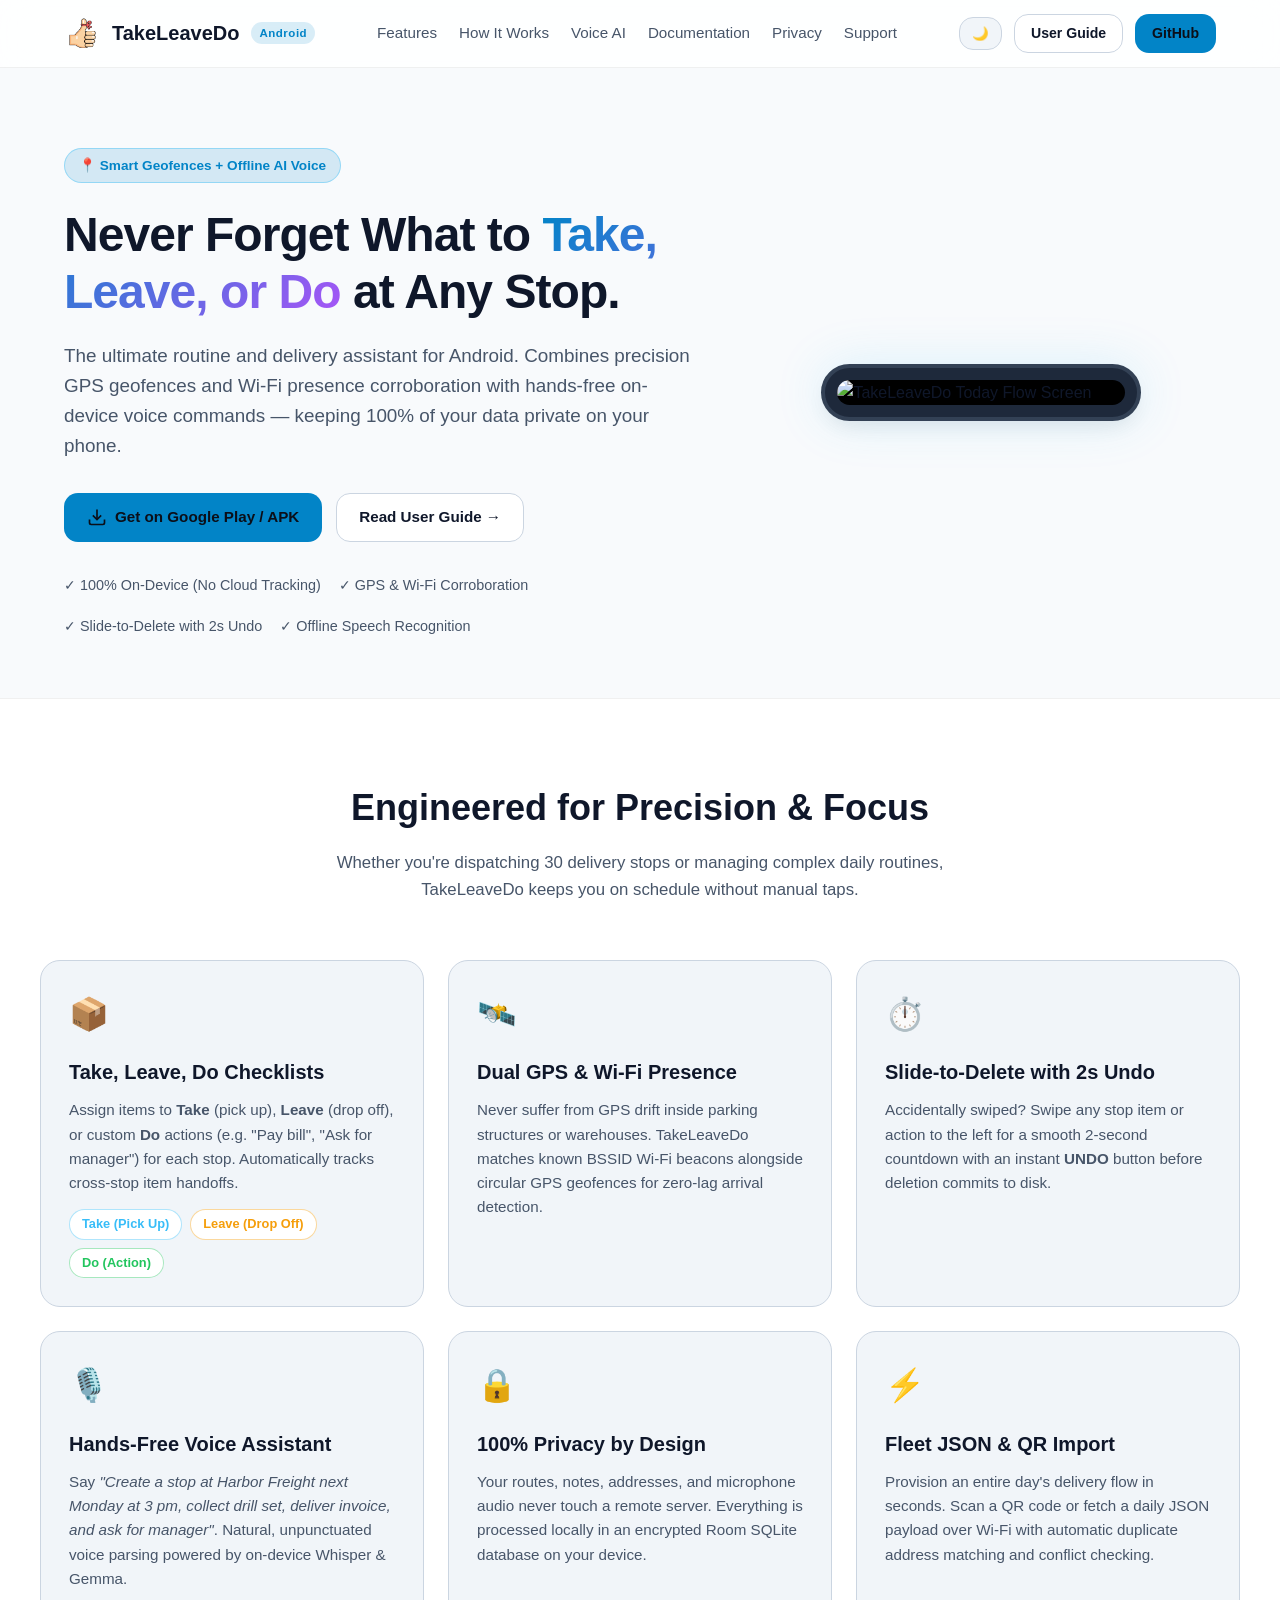
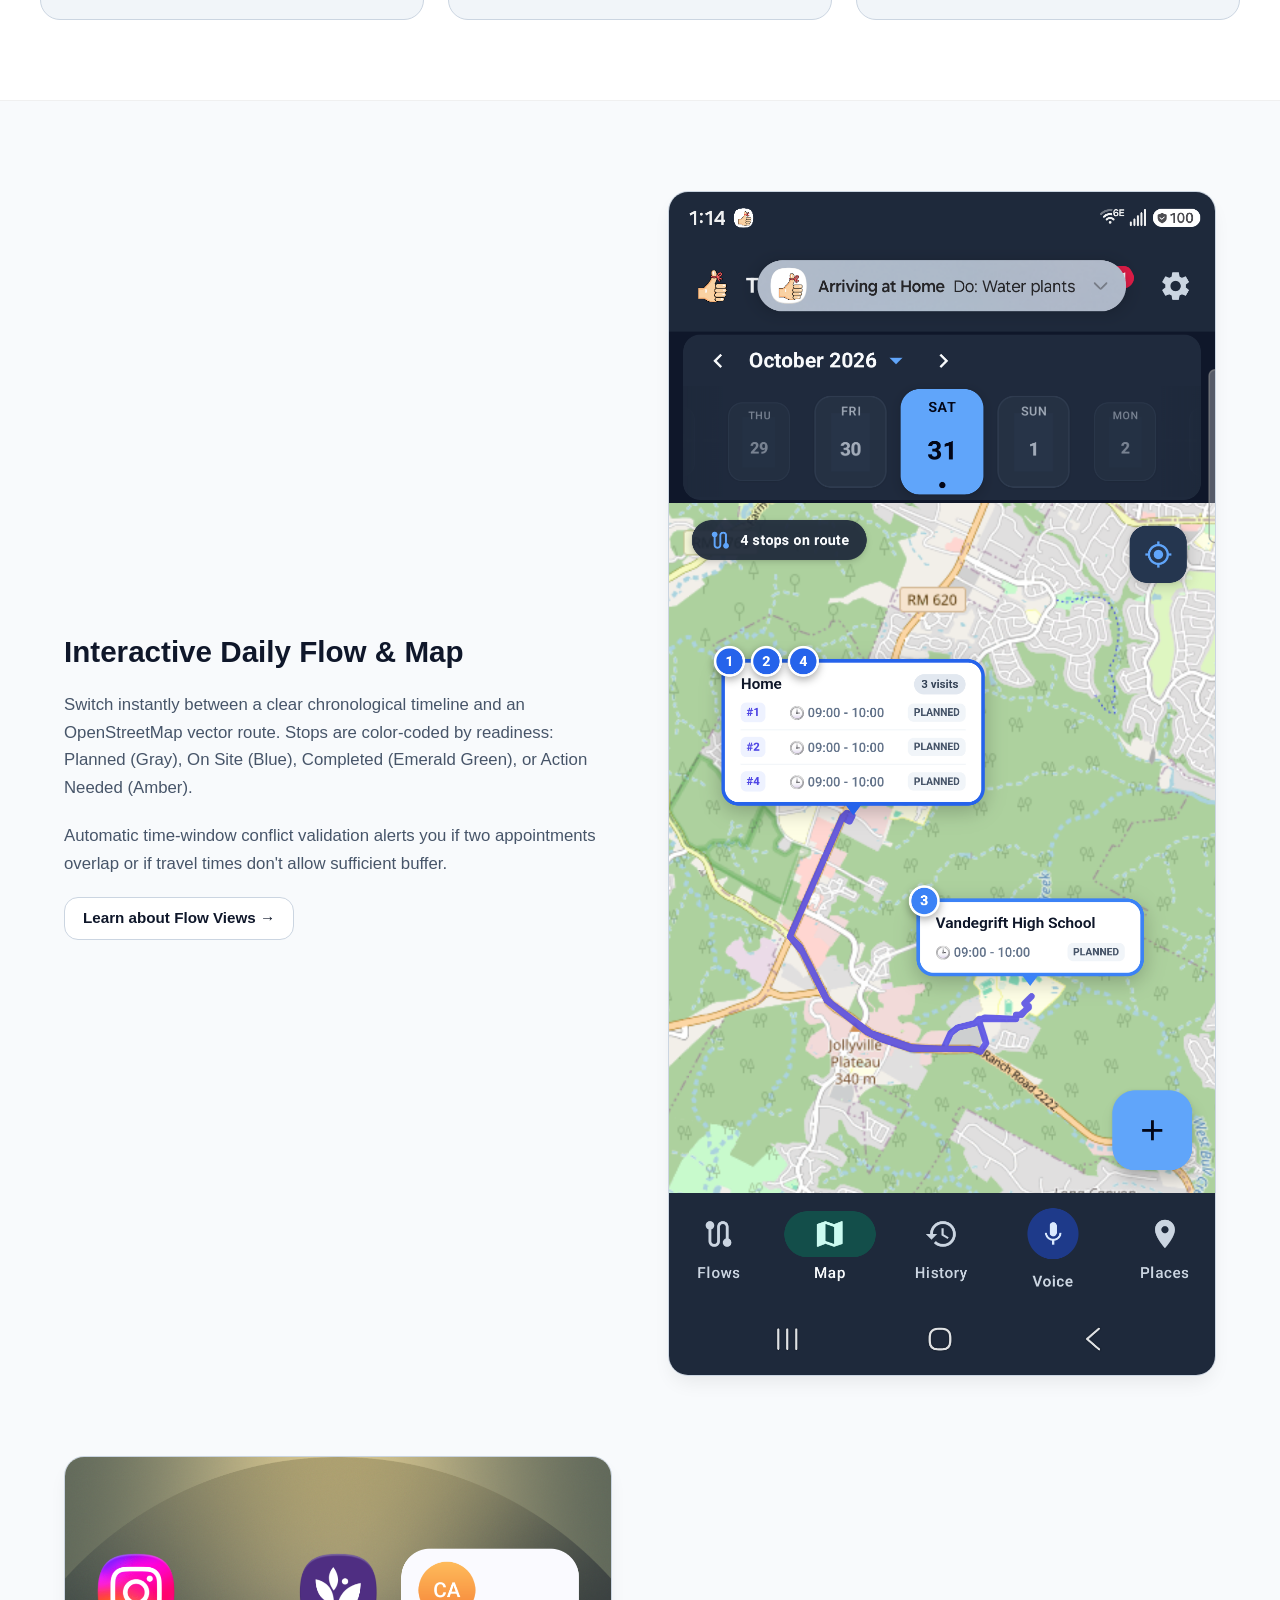
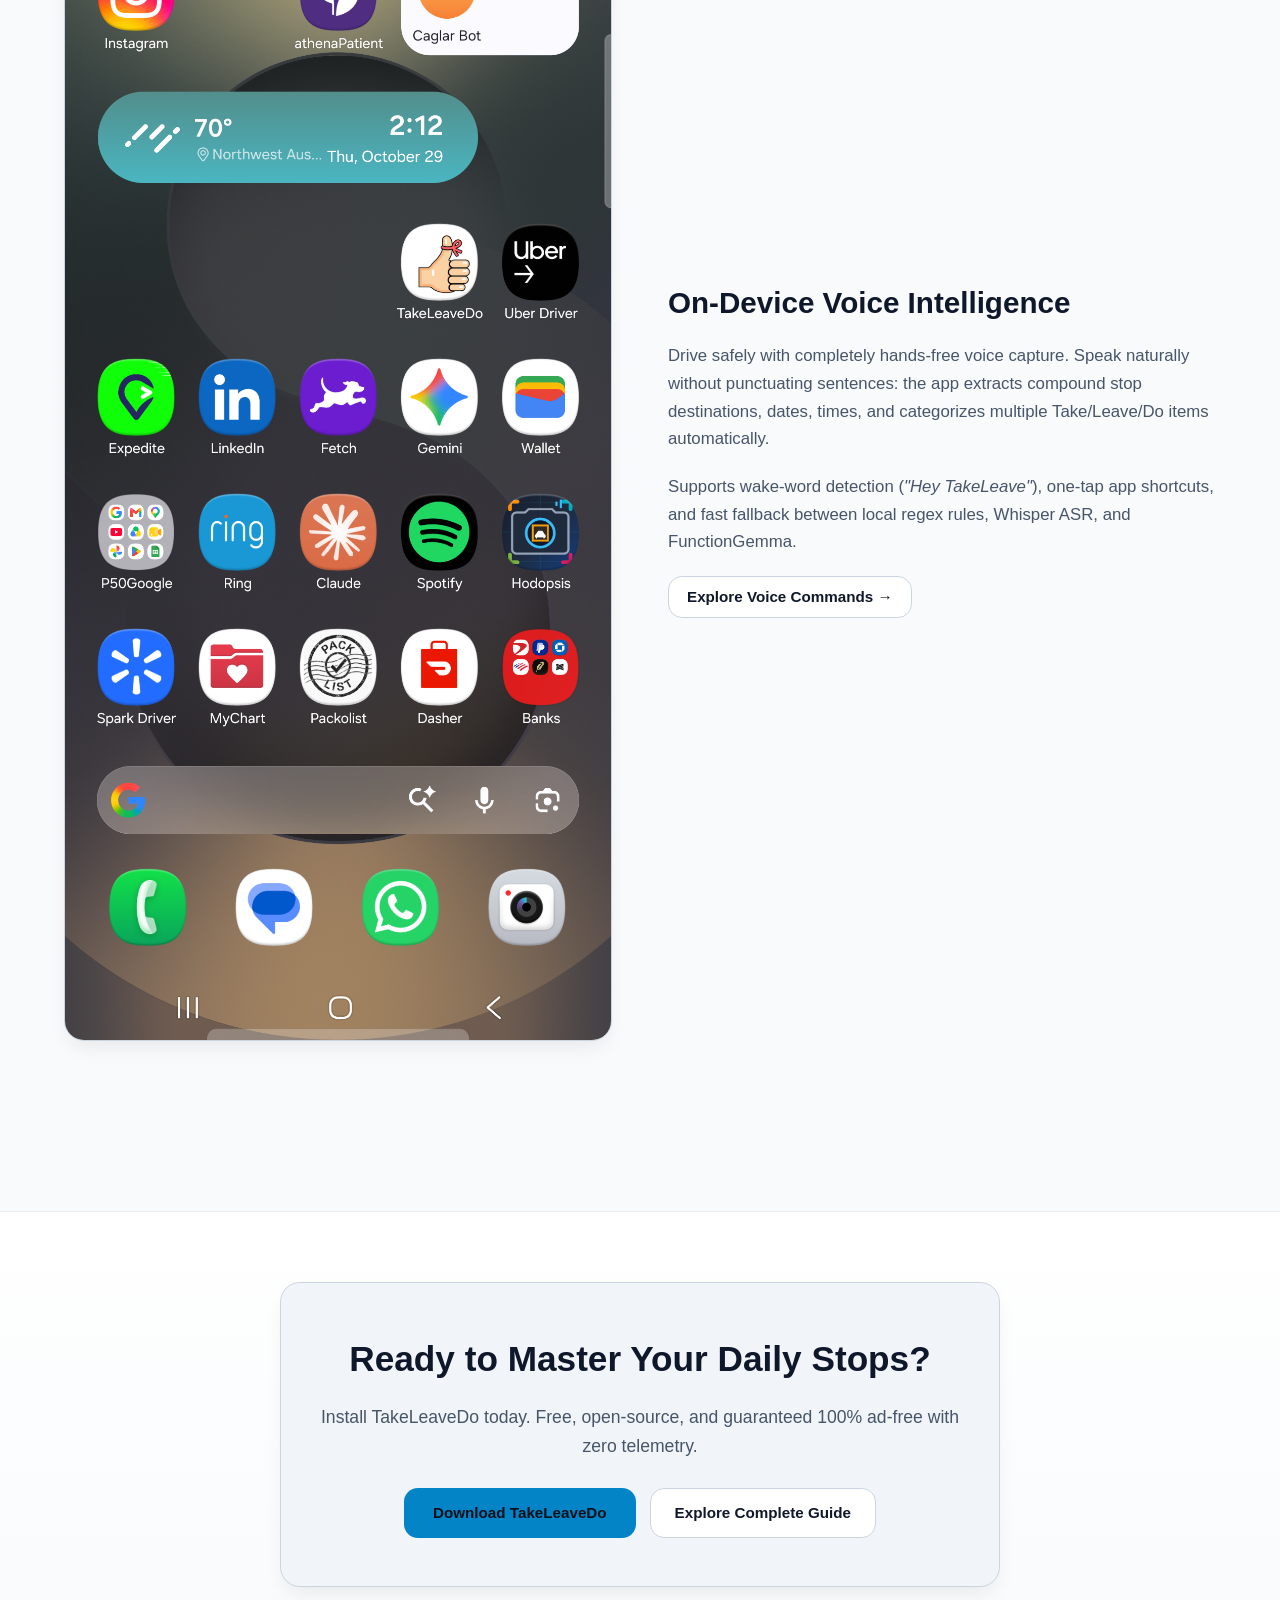
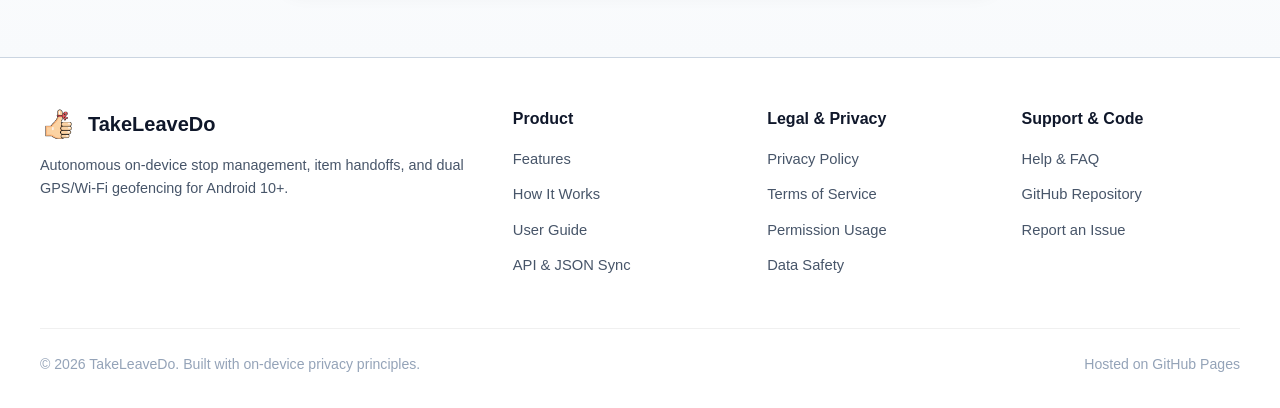
==== index.html @ e9e909c5 "Initial release of TakeLeaveDo GitHub Pages website, documentation, and privacy policy" ====
<!DOCTYPE html>
<html lang="en" data-theme="dark">
<head>
  <meta charset="UTF-8" />
  <meta name="viewport" content="width=device-width, initial-scale=1.0" />
  <title>TakeLeaveDo — Smart Location-Aware Stop & Routine Assistant</title>
  <meta name="description" content="Never forget what to take, leave, or do at any stop. Built for couriers, field workers, and daily commuters with on-device AI voice and geofence reminders." />
  <link rel="icon" type="image/png" href="assets/img/app_logo.png" />
  <link rel="stylesheet" href="assets/css/style.css" />
</head>
<body>

  <!-- Site Navigation -->
  <header class="site-header">
    <div class="nav-container">
      <a href="index.html" class="brand">
        <img src="assets/img/app_logo.png" alt="TakeLeaveDo Logo" />
        <span>TakeLeaveDo</span>
        <span class="tag">Android</span>
      </a>
      <nav class="main-nav">
        <a href="#features">Features</a>
        <a href="#how-it-works">How It Works</a>
        <a href="#voice">Voice AI</a>
        <a href="docs.html">Documentation</a>
        <a href="privacy.html">Privacy</a>
        <a href="support.html">Support</a>
      </nav>
      <div class="nav-actions">
        <button id="theme-toggle" class="btn-icon" aria-label="Toggle Theme">☀️</button>
        <a href="docs.html" class="btn btn-outline" style="padding: 7px 16px; font-size: 0.88rem;">User Guide</a>
        <a href="https://github.com/caglarorhan/takeleavedo-page" target="_blank" rel="noopener" class="btn btn-primary" style="padding: 7px 16px; font-size: 0.88rem;">GitHub</a>
      </div>
    </div>
  </header>

  <!-- Hero Section -->
  <section class="hero">
    <div class="hero-content">
      <div class="hero-badge">
        <span>📍 Smart Geofences + Offline AI Voice</span>
      </div>
      <h1>Never Forget What to <span class="gradient-text">Take, Leave, or Do</span> at Any Stop.</h1>
      <p class="lead">
        The ultimate routine and delivery assistant for Android. Combines precision GPS geofences and Wi-Fi presence corroboration with hands-free on-device voice commands — keeping 100% of your data private on your phone.
      </p>
      <div class="hero-buttons">
        <a href="https://github.com/caglarorhan/takeleavedo-page/releases" class="btn btn-primary">
          <svg width="20" height="20" viewBox="0 0 24 24" fill="none" stroke="currentColor" stroke-width="2"><path d="M21 15v4a2 2 0 0 1-2 2H5a2 2 0 0 1-2-2v-4"/><polyline points="7 10 12 15 17 10"/><line x1="12" y1="15" x2="12" y2="3"/></svg>
          Get on Google Play / APK
        </a>
        <a href="docs.html" class="btn btn-outline">
          Read User Guide &rarr;
        </a>
      </div>
      <ul class="hero-features-list">
        <li>✓ 100% On-Device (No Cloud Tracking)</li>
        <li>✓ GPS & Wi-Fi Corroboration</li>
        <li>✓ Slide-to-Delete with 2s Undo</li>
        <li>✓ Offline Speech Recognition</li>
      </ul>
    </div>
    <div class="hero-mockup">
      <div class="phone-frame">
        <div class="phone-screen">
          <img src="assets/img/screenshot_today.png" alt="TakeLeaveDo Today Flow Screen" />
        </div>
      </div>
    </div>
  </section>

  <!-- Feature Grid -->
  <section id="features" class="features-section">
    <div class="section-container">
      <div class="section-header">
        <h2>Engineered for Precision & Focus</h2>
        <p>Whether you're dispatching 30 delivery stops or managing complex daily routines, TakeLeaveDo keeps you on schedule without manual taps.</p>
      </div>

      <div class="features-grid">
        <div class="feature-card">
          <div class="feature-icon">📦</div>
          <h3>Take, Leave, Do Checklists</h3>
          <p>Assign items to <strong>Take</strong> (pick up), <strong>Leave</strong> (drop off), or custom <strong>Do</strong> actions (e.g. "Pay bill", "Ask for manager") for each stop. Automatically tracks cross-stop item handoffs.</p>
          <div class="pill-list">
            <span class="pill take">Take (Pick Up)</span>
            <span class="pill leave">Leave (Drop Off)</span>
            <span class="pill do">Do (Action)</span>
          </div>
        </div>

        <div class="feature-card">
          <div class="feature-icon">🛰️</div>
          <h3>Dual GPS & Wi-Fi Presence</h3>
          <p>Never suffer from GPS drift inside parking structures or warehouses. TakeLeaveDo matches known BSSID Wi-Fi beacons alongside circular GPS geofences for zero-lag arrival detection.</p>
        </div>

        <div class="feature-card">
          <div class="feature-icon">⏱️</div>
          <h3>Slide-to-Delete with 2s Undo</h3>
          <p>Accidentally swiped? Swipe any stop item or action to the left for a smooth 2-second countdown with an instant <strong>UNDO</strong> button before deletion commits to disk.</p>
        </div>

        <div class="feature-card">
          <div class="feature-icon">🎙️</div>
          <h3>Hands-Free Voice Assistant</h3>
          <p>Say <em>"Create a stop at Harbor Freight next Monday at 3 pm, collect drill set, deliver invoice, and ask for manager"</em>. Natural, unpunctuated voice parsing powered by on-device Whisper & Gemma.</p>
        </div>

        <div class="feature-card">
          <div class="feature-icon">🔒</div>
          <h3>100% Privacy by Design</h3>
          <p>Your routes, notes, addresses, and microphone audio never touch a remote server. Everything is processed locally in an encrypted Room SQLite database on your device.</p>
        </div>

        <div class="feature-card">
          <div class="feature-icon">⚡</div>
          <h3>Fleet JSON & QR Import</h3>
          <p>Provision an entire day's delivery flow in seconds. Scan a QR code or fetch a daily JSON payload over Wi-Fi with automatic duplicate address matching and conflict checking.</p>
        </div>
      </div>
    </div>
  </section>

  <!-- Showcase Deep Dives -->
  <section id="how-it-works" class="showcase-section">
    <!-- Row 1: Interactive Map & Flow -->
    <div class="showcase-row">
      <div class="showcase-text">
        <h3>Interactive Daily Flow & Map</h3>
        <p>
          Switch instantly between a clear chronological timeline and an OpenStreetMap vector route. Stops are color-coded by readiness: Planned (Gray), On Site (Blue), Completed (Emerald Green), or Action Needed (Amber).
        </p>
        <p>
          Automatic time-window conflict validation alerts you if two appointments overlap or if travel times don't allow sufficient buffer.
        </p>
        <a href="docs.html#today-flow-map" class="btn btn-outline" style="padding: 8px 18px;">Learn about Flow Views &rarr;</a>
      </div>
      <div class="showcase-image">
        <img src="assets/img/screenshot_map.png" alt="Interactive OpenStreetMap Route View" />
      </div>
    </div>

    <!-- Row 2: Voice Command Extraction -->
    <div class="showcase-row reverse" id="voice">
      <div class="showcase-text">
        <h3>On-Device Voice Intelligence</h3>
        <p>
          Drive safely with completely hands-free voice capture. Speak naturally without punctuating sentences: the app extracts compound stop destinations, dates, times, and categorizes multiple Take/Leave/Do items automatically.
        </p>
        <p>
          Supports wake-word detection (<em>"Hey TakeLeave"</em>), one-tap app shortcuts, and fast fallback between local regex rules, Whisper ASR, and FunctionGemma.
        </p>
        <a href="docs.html#voice-commands" class="btn btn-outline" style="padding: 8px 18px;">Explore Voice Commands &rarr;</a>
      </div>
      <div class="showcase-image">
        <img src="assets/img/screenshot_voice.png" alt="Voice Command Listening Sheet" />
      </div>
    </div>
  </section>

  <!-- CTA Box -->
  <section class="cta-section">
    <div class="cta-box">
      <h2>Ready to Master Your Daily Stops?</h2>
      <p>Install TakeLeaveDo today. Free, open-source, and guaranteed 100% ad-free with zero telemetry.</p>
      <div style="display: flex; gap: 14px; justify-content: center; flex-wrap: wrap;">
        <a href="https://github.com/caglarorhan/takeleavedo-page/releases" class="btn btn-primary" style="padding: 12px 28px;">
          Download TakeLeaveDo
        </a>
        <a href="docs.html" class="btn btn-outline" style="padding: 12px 24px;">
          Explore Complete Guide
        </a>
      </div>
    </div>
  </section>

  <!-- Footer -->
  <footer class="site-footer">
    <div class="footer-container">
      <div class="footer-col">
        <div class="brand" style="margin-bottom: 12px;">
          <img src="assets/img/app_logo.png" alt="Logo" />
          <span>TakeLeaveDo</span>
        </div>
        <p style="color: var(--text-muted); font-size: 0.9rem; line-height: 1.6;">
          Autonomous on-device stop management, item handoffs, and dual GPS/Wi-Fi geofencing for Android 10+.
        </p>
      </div>

      <div class="footer-col">
        <h4>Product</h4>
        <ul>
          <li><a href="#features">Features</a></li>
          <li><a href="#how-it-works">How It Works</a></li>
          <li><a href="docs.html">User Guide</a></li>
          <li><a href="docs.html#schema-web-import">API & JSON Sync</a></li>
        </ul>
      </div>

      <div class="footer-col">
        <h4>Legal & Privacy</h4>
        <ul>
          <li><a href="privacy.html">Privacy Policy</a></li>
          <li><a href="terms.html">Terms of Service</a></li>
          <li><a href="privacy.html#permissions">Permission Usage</a></li>
          <li><a href="privacy.html#data-safety">Data Safety</a></li>
        </ul>
      </div>

      <div class="footer-col">
        <h4>Support & Code</h4>
        <ul>
          <li><a href="support.html">Help & FAQ</a></li>
          <li><a href="https://github.com/caglarorhan/takeleavedo-page" target="_blank" rel="noopener">GitHub Repository</a></li>
          <li><a href="https://github.com/caglarorhan/takeleavedo-page/issues" target="_blank" rel="noopener">Report an Issue</a></li>
        </ul>
      </div>
    </div>

    <div class="footer-bottom">
      <div>&copy; 2026 TakeLeaveDo. Built with on-device privacy principles.</div>
      <div>Hosted on GitHub Pages</div>
    </div>
  </footer>

  <script src="assets/js/main.js"></script>
</body>
</html>
---- assets/css/style.css ----
/* TakeLeaveDo Official Web & Documentation Stylesheet */
:root {
  --bg-main: #0b0f19;
  --bg-surface: #111827;
  --bg-card: #1f293d;
  --bg-card-hover: #26334d;
  --bg-code: #070a12;
  --text-main: #f3f4f6;
  --text-muted: #9ca3af;
  --text-dim: #6b7280;
  --primary: #38bdf8;
  --primary-hover: #0284c7;
  --primary-glow: rgba(56, 189, 248, 0.25);
  --success: #10b981;
  --success-glow: rgba(16, 185, 129, 0.2);
  --warning: #f59e0b;
  --danger: #ef4444;
  --purple: #8b5cf6;
  --border: #374151;
  --border-light: rgba(255, 255, 255, 0.08);
  --radius-sm: 8px;
  --radius-md: 14px;
  --radius-lg: 20px;
  --radius-full: 9999px;
  --shadow: 0 10px 25px -5px rgba(0, 0, 0, 0.4), 0 8px 10px -6px rgba(0, 0, 0, 0.3);
  --max-w: 1200px;
  --transition: all 0.25s cubic-bezier(0.16, 1, 0.3, 1);
}

[data-theme="light"] {
  --bg-main: #f8fafc;
  --bg-surface: #ffffff;
  --bg-card: #f1f5f9;
  --bg-card-hover: #e2e8f0;
  --bg-code: #1e293b;
  --text-main: #0f172a;
  --text-muted: #475569;
  --text-dim: #94a3b8;
  --primary: #0284c7;
  --primary-hover: #0369a1;
  --primary-glow: rgba(2, 132, 199, 0.15);
  --border: #cbd5e1;
  --border-light: rgba(0, 0, 0, 0.06);
  --shadow: 0 10px 20px -5px rgba(0, 0, 0, 0.08);
}

* {
  box-sizing: border-box;
  margin: 0;
  padding: 0;
}

html {
  scroll-behavior: smooth;
  font-family: -apple-system, BlinkMacSystemFont, "Segoe UI", Roboto, Oxygen, Ubuntu, Cantarell, "Open Sans", sans-serif;
  background-color: var(--bg-main);
  color: var(--text-main);
  line-height: 1.6;
}

body {
  min-height: 100vh;
  display: flex;
  flex-direction: column;
}

a {
  color: var(--primary);
  text-decoration: none;
  transition: var(--transition);
}

a:hover {
  text-decoration: underline;
}

/* Header & Nav */
header.site-header {
  position: sticky;
  top: 0;
  z-index: 100;
  backdrop-filter: blur(16px);
  -webkit-backdrop-filter: blur(16px);
  background-color: rgba(11, 15, 25, 0.82);
  border-bottom: 1px solid var(--border-light);
  transition: var(--transition);
}

[data-theme="light"] header.site-header {
  background-color: rgba(255, 255, 255, 0.85);
}

.nav-container {
  max-width: var(--max-w);
  margin: 0 auto;
  display: flex;
  align-items: center;
  justify-content: space-between;
  padding: 14px 24px;
}

.brand {
  display: flex;
  align-items: center;
  gap: 12px;
  font-size: 1.25rem;
  font-weight: 700;
  color: var(--text-main);
  text-decoration: none !important;
}

.brand img {
  width: 36px;
  height: 36px;
  border-radius: var(--radius-sm);
}

.brand span.tag {
  font-size: 0.72rem;
  background: var(--primary-glow);
  color: var(--primary);
  padding: 2px 8px;
  border-radius: var(--radius-full);
  font-weight: 600;
  letter-spacing: 0.5px;
}

nav.main-nav {
  display: flex;
  align-items: center;
  gap: 22px;
}

nav.main-nav a {
  color: var(--text-muted);
  font-size: 0.95rem;
  font-weight: 500;
}

nav.main-nav a:hover, nav.main-nav a.active {
  color: var(--primary);
  text-decoration: none;
}

.nav-actions {
  display: flex;
  align-items: center;
  gap: 12px;
}

.btn-icon {
  background: var(--bg-card);
  border: 1px solid var(--border);
  color: var(--text-main);
  padding: 8px 12px;
  border-radius: var(--radius-md);
  cursor: pointer;
  display: inline-flex;
  align-items: center;
  justify-content: center;
  transition: var(--transition);
}

.btn-icon:hover {
  background: var(--bg-card-hover);
}

/* Buttons */
.btn {
  display: inline-flex;
  align-items: center;
  justify-content: center;
  gap: 8px;
  padding: 11px 22px;
  font-size: 0.95rem;
  font-weight: 600;
  border-radius: var(--radius-md);
  cursor: pointer;
  transition: var(--transition);
  text-decoration: none !important;
  border: 1px solid transparent;
}

.btn-primary {
  background-color: var(--primary);
  color: #0b0f19;
}

.btn-primary:hover {
  background-color: var(--primary-hover);
  color: #ffffff;
  transform: translateY(-2px);
  box-shadow: 0 4px 18px var(--primary-glow);
}

.btn-outline {
  background: var(--bg-surface);
  border-color: var(--border);
  color: var(--text-main);
}

.btn-outline:hover {
  background: var(--bg-card);
  border-color: var(--primary);
  color: var(--primary);
  transform: translateY(-2px);
}

/* Hero Section */
.hero {
  padding: 80px 24px 60px;
  max-width: var(--max-w);
  margin: 0 auto;
  display: grid;
  grid-template-columns: 1.15fr 0.85fr;
  align-items: center;
  gap: 48px;
}

.hero-badge {
  display: inline-flex;
  align-items: center;
  gap: 8px;
  background: var(--primary-glow);
  border: 1px solid rgba(56, 189, 248, 0.4);
  color: var(--primary);
  padding: 6px 14px;
  border-radius: var(--radius-full);
  font-size: 0.85rem;
  font-weight: 600;
  margin-bottom: 24px;
}

.hero h1 {
  font-size: 3rem;
  line-height: 1.18;
  font-weight: 800;
  margin-bottom: 20px;
  letter-spacing: -0.02em;
}

.hero h1 span.gradient-text {
  background: linear-gradient(135deg, var(--primary) 0%, #a855f7 100%);
  -webkit-background-clip: text;
  -webkit-text-fill-color: transparent;
}

.hero p.lead {
  font-size: 1.18rem;
  color: var(--text-muted);
  line-height: 1.6;
  margin-bottom: 32px;
}

.hero-buttons {
  display: flex;
  flex-wrap: wrap;
  gap: 14px;
  margin-bottom: 32px;
}

.hero-features-list {
  display: flex;
  flex-wrap: wrap;
  gap: 18px;
  list-style: none;
  font-size: 0.9rem;
  color: var(--text-muted);
}

.hero-features-list li {
  display: flex;
  align-items: center;
  gap: 6px;
}

.hero-mockup {
  position: relative;
  display: flex;
  justify-content: center;
}

.phone-frame {
  width: 320px;
  border-radius: 36px;
  padding: 12px;
  background: #1e293b;
  border: 4px solid #334155;
  box-shadow: var(--shadow), 0 0 50px rgba(56, 189, 248, 0.15);
  transition: var(--transition);
}

.phone-frame:hover {
  transform: translateY(-4px);
}

.phone-screen {
  border-radius: 28px;
  overflow: hidden;
  background: #000;
}

.phone-screen img {
  width: 100%;
  display: block;
}

/* Feature Grid */
.features-section {
  padding: 80px 24px;
  background-color: var(--bg-surface);
  border-top: 1px solid var(--border-light);
  border-bottom: 1px solid var(--border-light);
}

.section-container {
  max-width: var(--max-w);
  margin: 0 auto;
}

.section-header {
  text-align: center;
  max-width: 680px;
  margin: 0 auto 56px;
}

.section-header h2 {
  font-size: 2.25rem;
  font-weight: 700;
  margin-bottom: 14px;
}

.section-header p {
  color: var(--text-muted);
  font-size: 1.05rem;
}

.features-grid {
  display: grid;
  grid-template-columns: repeat(auto-fit, minmax(320px, 1fr));
  gap: 24px;
}

.feature-card {
  background: var(--bg-card);
  border: 1px solid var(--border);
  border-radius: var(--radius-lg);
  padding: 28px;
  transition: var(--transition);
}

.feature-card:hover {
  background: var(--bg-card-hover);
  border-color: var(--primary);
  transform: translateY(-4px);
  box-shadow: var(--shadow);
}

.feature-icon {
  font-size: 2rem;
  margin-bottom: 16px;
  display: inline-block;
}

.feature-card h3 {
  font-size: 1.25rem;
  font-weight: 600;
  margin-bottom: 10px;
}

.feature-card p {
  color: var(--text-muted);
  font-size: 0.95rem;
}

/* Deep Dive Showcase */
.showcase-section {
  padding: 90px 24px;
  max-width: var(--max-w);
  margin: 0 auto;
}

.showcase-row {
  display: grid;
  grid-template-columns: 1fr 1fr;
  align-items: center;
  gap: 56px;
  margin-bottom: 80px;
}

.showcase-row.reverse {
  direction: rtl;
}

.showcase-row.reverse .showcase-text {
  direction: ltr;
}

.showcase-text h3 {
  font-size: 1.85rem;
  font-weight: 700;
  margin-bottom: 16px;
}

.showcase-text p {
  color: var(--text-muted);
  font-size: 1.05rem;
  margin-bottom: 20px;
  line-height: 1.65;
}

.pill-list {
  display: flex;
  flex-wrap: wrap;
  gap: 8px;
  margin-top: 14px;
}

.pill {
  font-size: 0.8rem;
  font-weight: 600;
  padding: 4px 12px;
  border-radius: var(--radius-full);
  border: 1px solid var(--border);
  background: var(--bg-surface);
}

.pill.take { color: #38bdf8; border-color: rgba(56, 189, 248, 0.4); }
.pill.leave { color: #f59e0b; border-color: rgba(245, 158, 11, 0.4); }
.pill.do { color: #22c55e; border-color: rgba(34, 197, 94, 0.4); }

.showcase-image {
  border-radius: var(--radius-lg);
  overflow: hidden;
  border: 1px solid var(--border);
  box-shadow: var(--shadow);
}

.showcase-image img {
  width: 100%;
  display: block;
}

/* Call to Action */
.cta-section {
  padding: 70px 24px;
  background: linear-gradient(180deg, var(--bg-surface) 0%, var(--bg-main) 100%);
  text-align: center;
  border-top: 1px solid var(--border-light);
}

.cta-box {
  max-width: 720px;
  margin: 0 auto;
  background: var(--bg-card);
  padding: 48px 32px;
  border-radius: var(--radius-lg);
  border: 1px solid var(--border);
  box-shadow: var(--shadow);
}

.cta-box h2 {
  font-size: 2.2rem;
  font-weight: 800;
  margin-bottom: 16px;
}

.cta-box p {
  color: var(--text-muted);
  font-size: 1.1rem;
  margin-bottom: 28px;
}

/* Footer */
footer.site-footer {
  background: var(--bg-surface);
  border-top: 1px solid var(--border);
  padding: 48px 24px 32px;
  margin-top: auto;
}

.footer-container {
  max-width: var(--max-w);
  margin: 0 auto;
  display: grid;
  grid-template-columns: 2fr 1fr 1fr 1fr;
  gap: 36px;
  margin-bottom: 40px;
}

.footer-col h4 {
  font-size: 1rem;
  font-weight: 600;
  margin-bottom: 14px;
  color: var(--text-main);
}

.footer-col ul {
  list-style: none;
}

.footer-col ul li {
  margin-bottom: 10px;
}

.footer-col ul li a {
  color: var(--text-muted);
  font-size: 0.92rem;
}

.footer-col ul li a:hover {
  color: var(--primary);
}

.footer-bottom {
  max-width: var(--max-w);
  margin: 0 auto;
  padding-top: 24px;
  border-top: 1px solid var(--border-light);
  display: flex;
  align-items: center;
  justify-content: space-between;
  font-size: 0.88rem;
  color: var(--text-dim);
}

/* Page Layout for Docs / Legal (Privacy, Terms, Support) */
.page-container {
  max-width: 900px;
  margin: 40px auto 80px;
  padding: 0 24px;
}

.page-header {
  margin-bottom: 36px;
  padding-bottom: 24px;
  border-bottom: 1px solid var(--border);
}

.page-header h1 {
  font-size: 2.5rem;
  font-weight: 800;
  margin-bottom: 8px;
}

.page-header p.meta {
  color: var(--text-muted);
  font-size: 0.95rem;
}

.page-content h2 {
  font-size: 1.6rem;
  font-weight: 700;
  margin: 32px 0 14px;
  color: var(--text-main);
}

.page-content h3 {
  font-size: 1.25rem;
  font-weight: 600;
  margin: 22px 0 10px;
  color: var(--text-main);
}

.page-content p {
  color: var(--text-muted);
  margin-bottom: 16px;
  font-size: 1.02rem;
  line-height: 1.7;
}

.page-content ul, .page-content ol {
  color: var(--text-muted);
  margin: 0 0 20px 24px;
  font-size: 1rem;
  line-height: 1.7;
}

.page-content li {
  margin-bottom: 8px;
}

.callout-box {
  background: var(--bg-card);
  border-left: 4px solid var(--primary);
  border-radius: var(--radius-sm);
  padding: 18px;
  margin: 20px 0;
}

.callout-box.success { border-left-color: var(--success); }
.callout-box.warning { border-left-color: var(--warning); }
.callout-box.danger { border-left-color: var(--danger); }

/* Responsive */
@media (max-width: 900px) {
  .hero {
    grid-template-columns: 1fr;
    text-align: center;
    padding: 40px 20px;
  }
  .hero h1 { font-size: 2.3rem; }
  .hero-buttons { justify-content: center; }
  .hero-features-list { justify-content: center; }
  .showcase-row, .showcase-row.reverse {
    grid-template-columns: 1fr;
    direction: ltr;
  }
  .footer-container {
    grid-template-columns: 1fr 1fr;
  }
}

@media (max-width: 640px) {
  nav.main-nav { display: none; }
  .hero h1 { font-size: 2rem; }
  .footer-container { grid-template-columns: 1fr; }
  .footer-bottom { flex-direction: column; gap: 12px; text-align: center; }
}
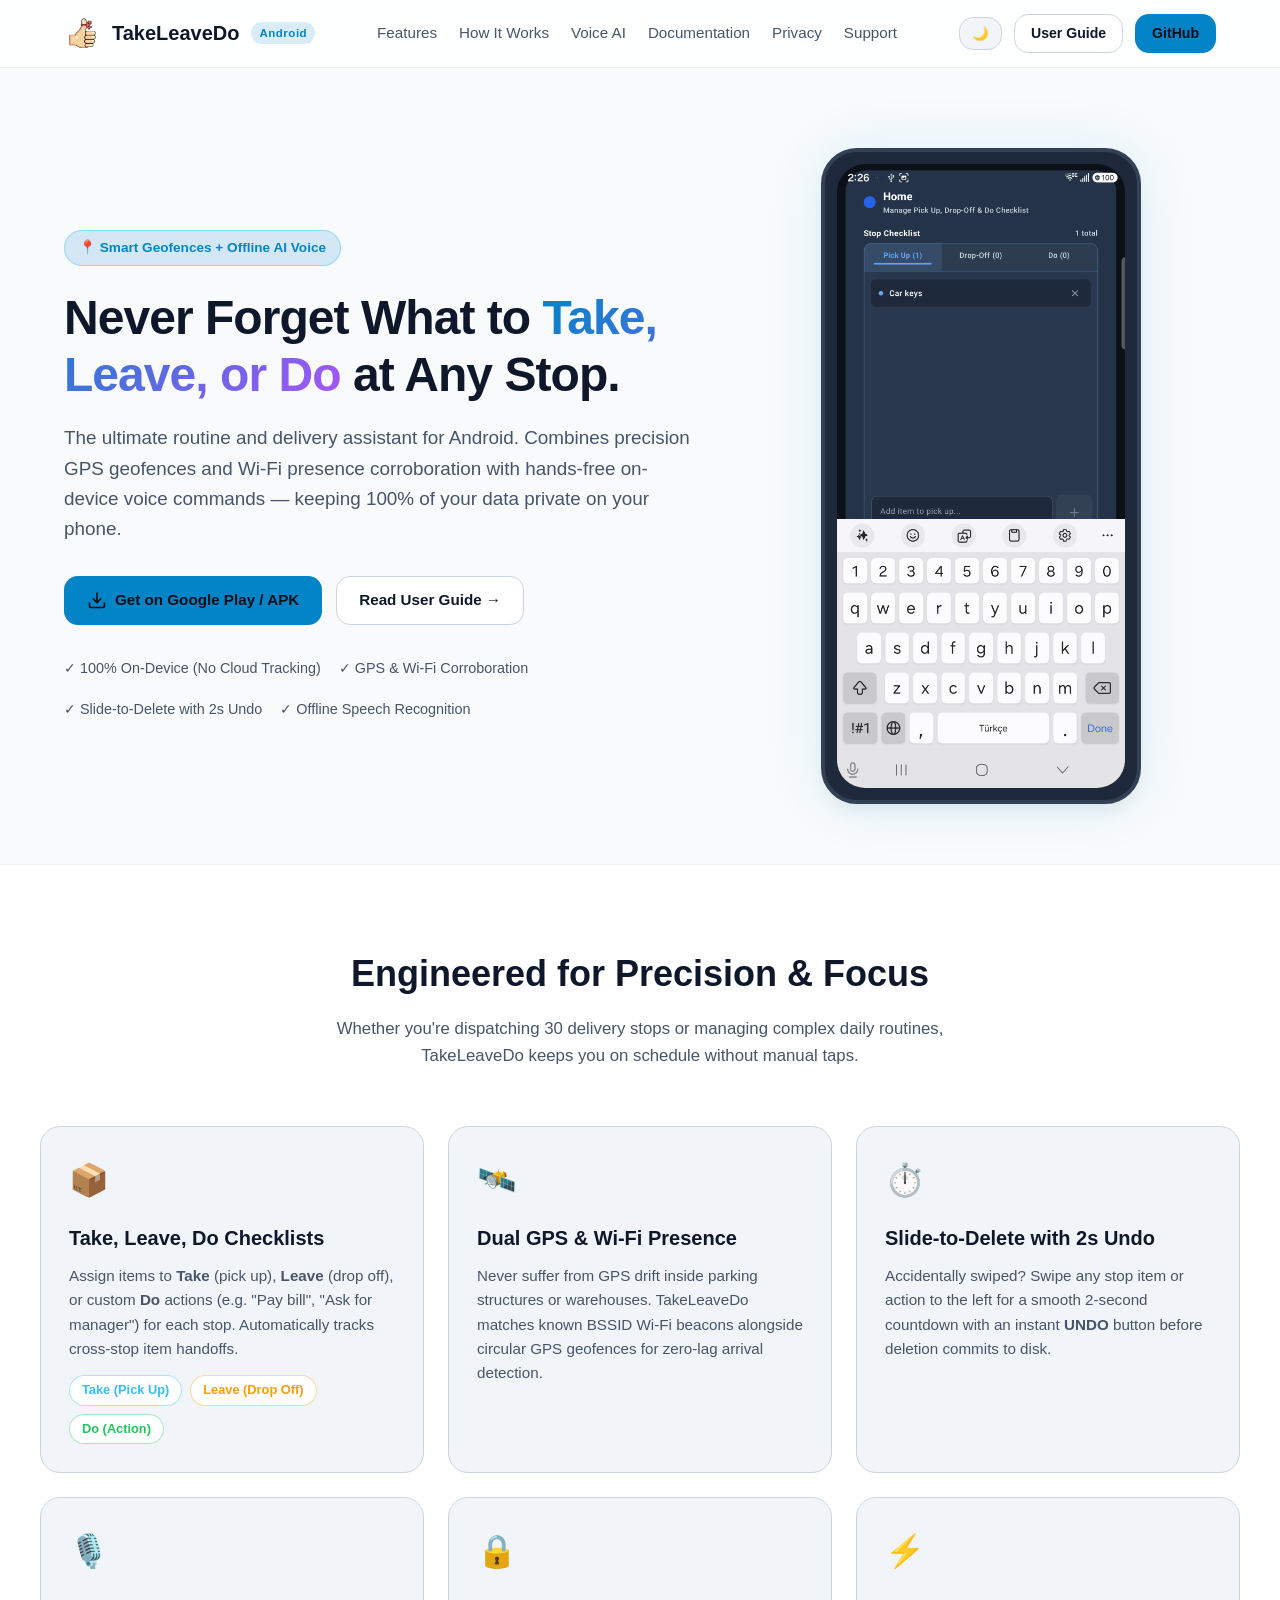
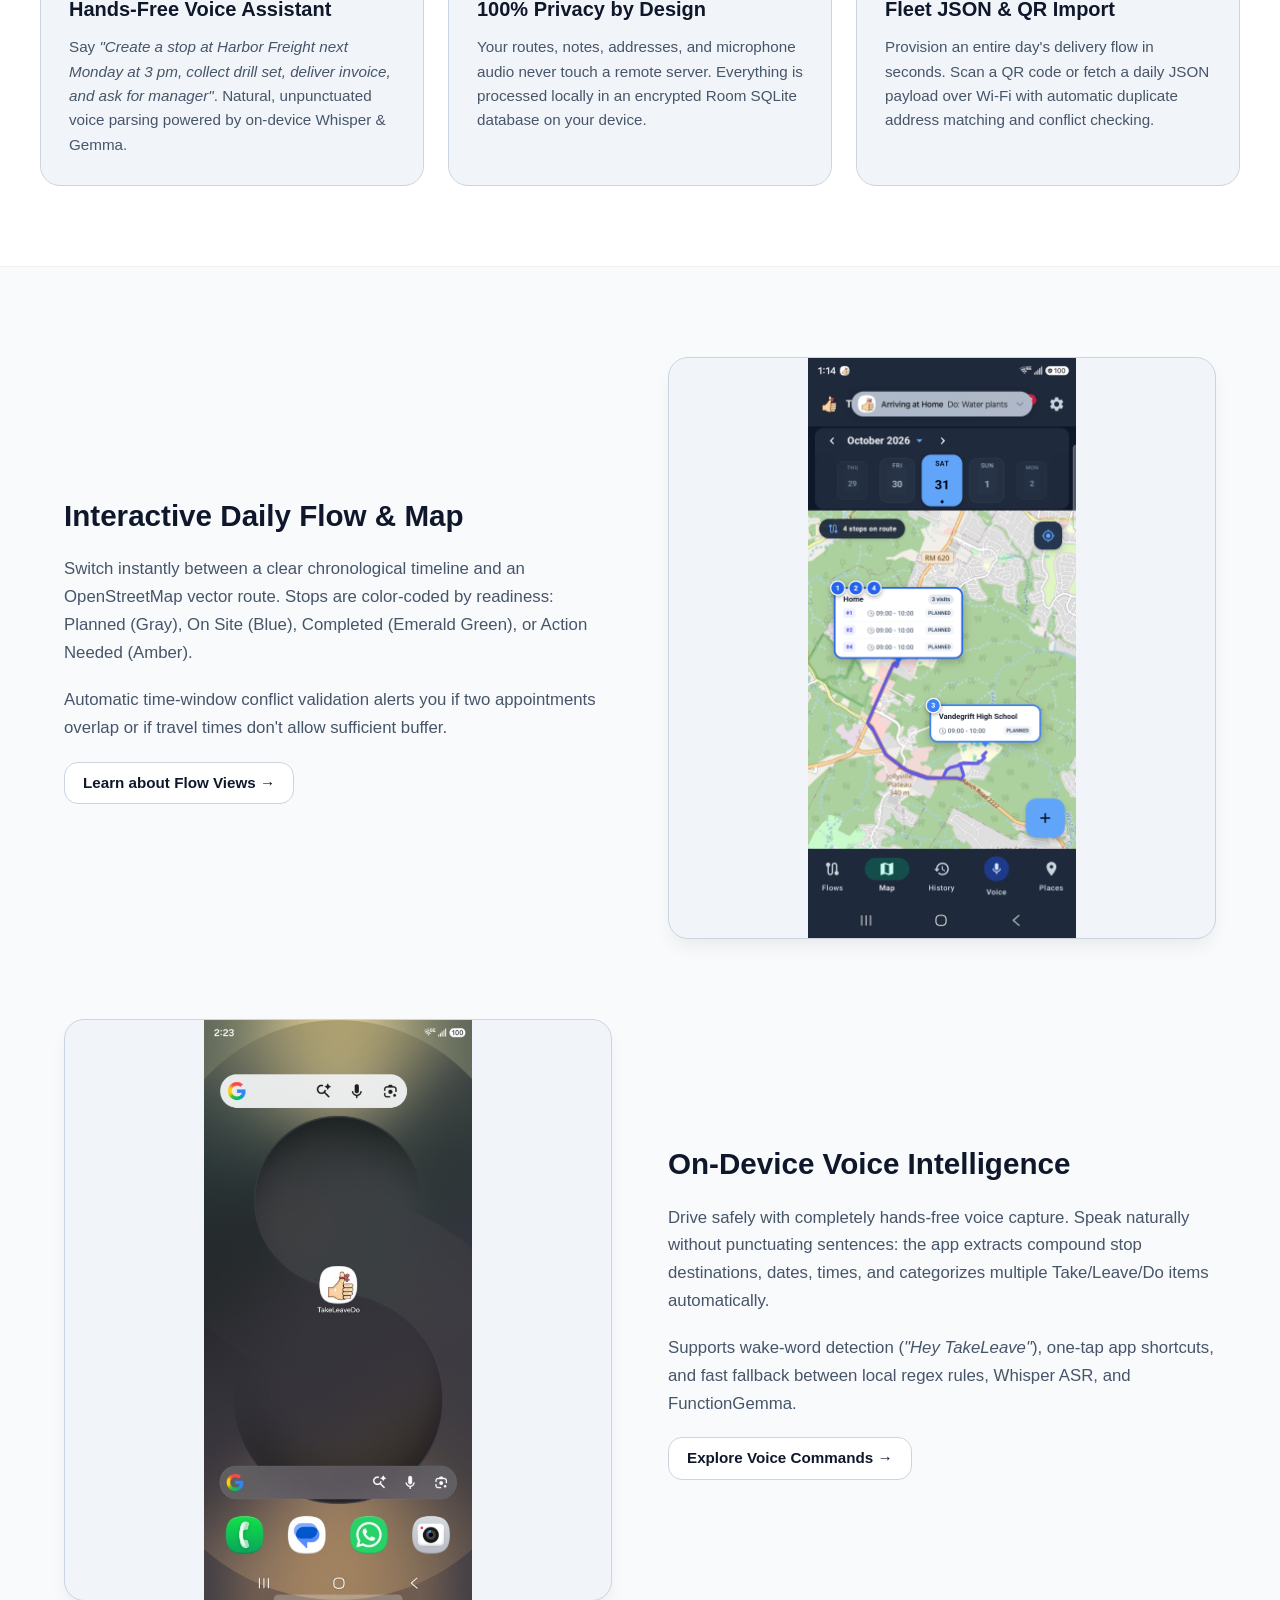
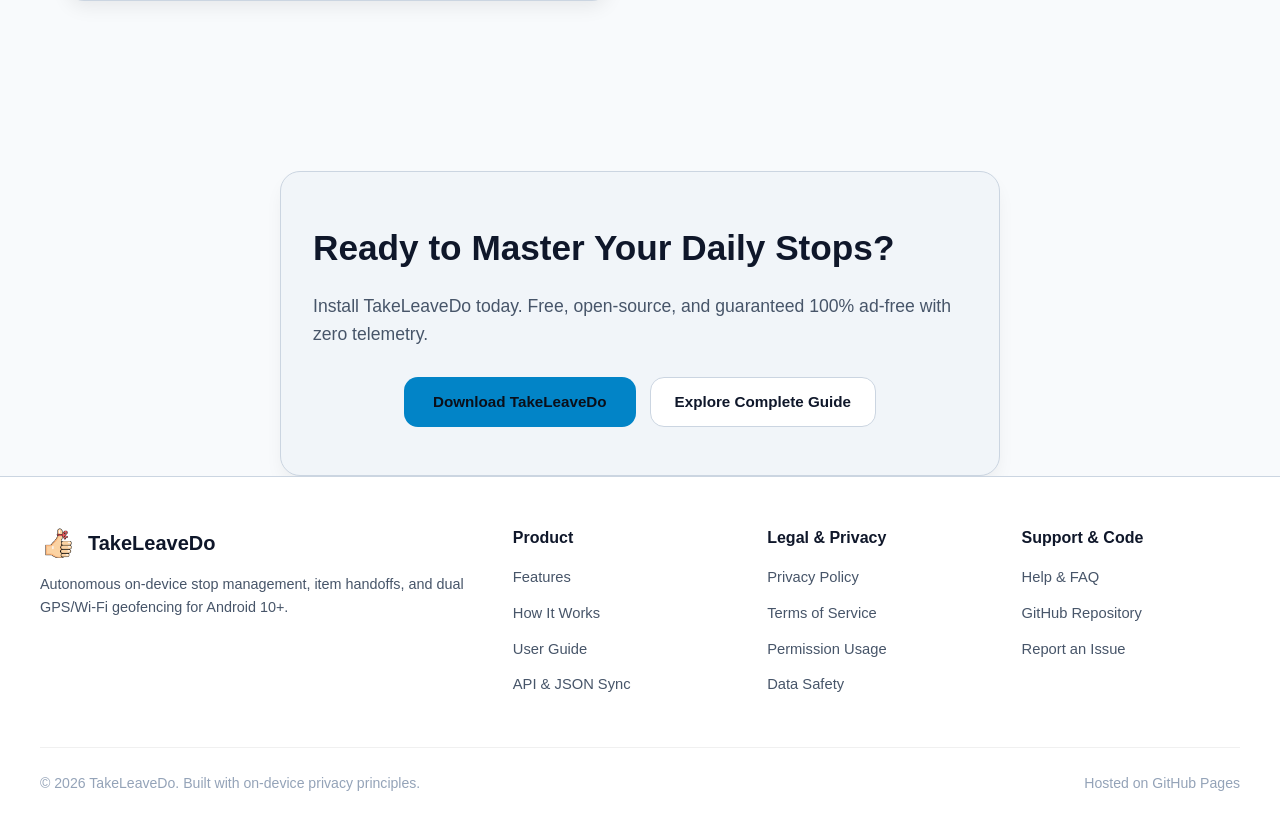
==== commit b9ba1392: "Fix screenshot_today.png binary corruption and replace screenshot_voice with user attached home scre" ====
--- a/index.html
+++ b/index.html
@@ -154,7 +154,7 @@
         <a href="docs.html#voice-commands" class="btn btn-outline" style="padding: 8px 18px;">Explore Voice Commands &rarr;</a>
       </div>
       <div class="showcase-image">
-        <img src="assets/img/screenshot_voice.png" alt="Voice Command Listening Sheet" />
+        <img src="assets/img/screenshot_voice.png" alt="TakeLeaveDo Android Launcher & Quick Assistant" />
       </div>
     </div>
   </section>
--- a/assets/css/style.css
+++ b/assets/css/style.css
@@ -434,10 +434,18 @@
   overflow: hidden;
   border: 1px solid var(--border);
   box-shadow: var(--shadow);
+  display: flex;
+  align-items: center;
+  justify-content: center;
+  background: var(--bg-card);
 }
 
 .showcase-image img {
   width: 100%;
+  max-height: 580px;
+  object-fit: contain;
+  display: block;
+}
   display: block;
 }
 
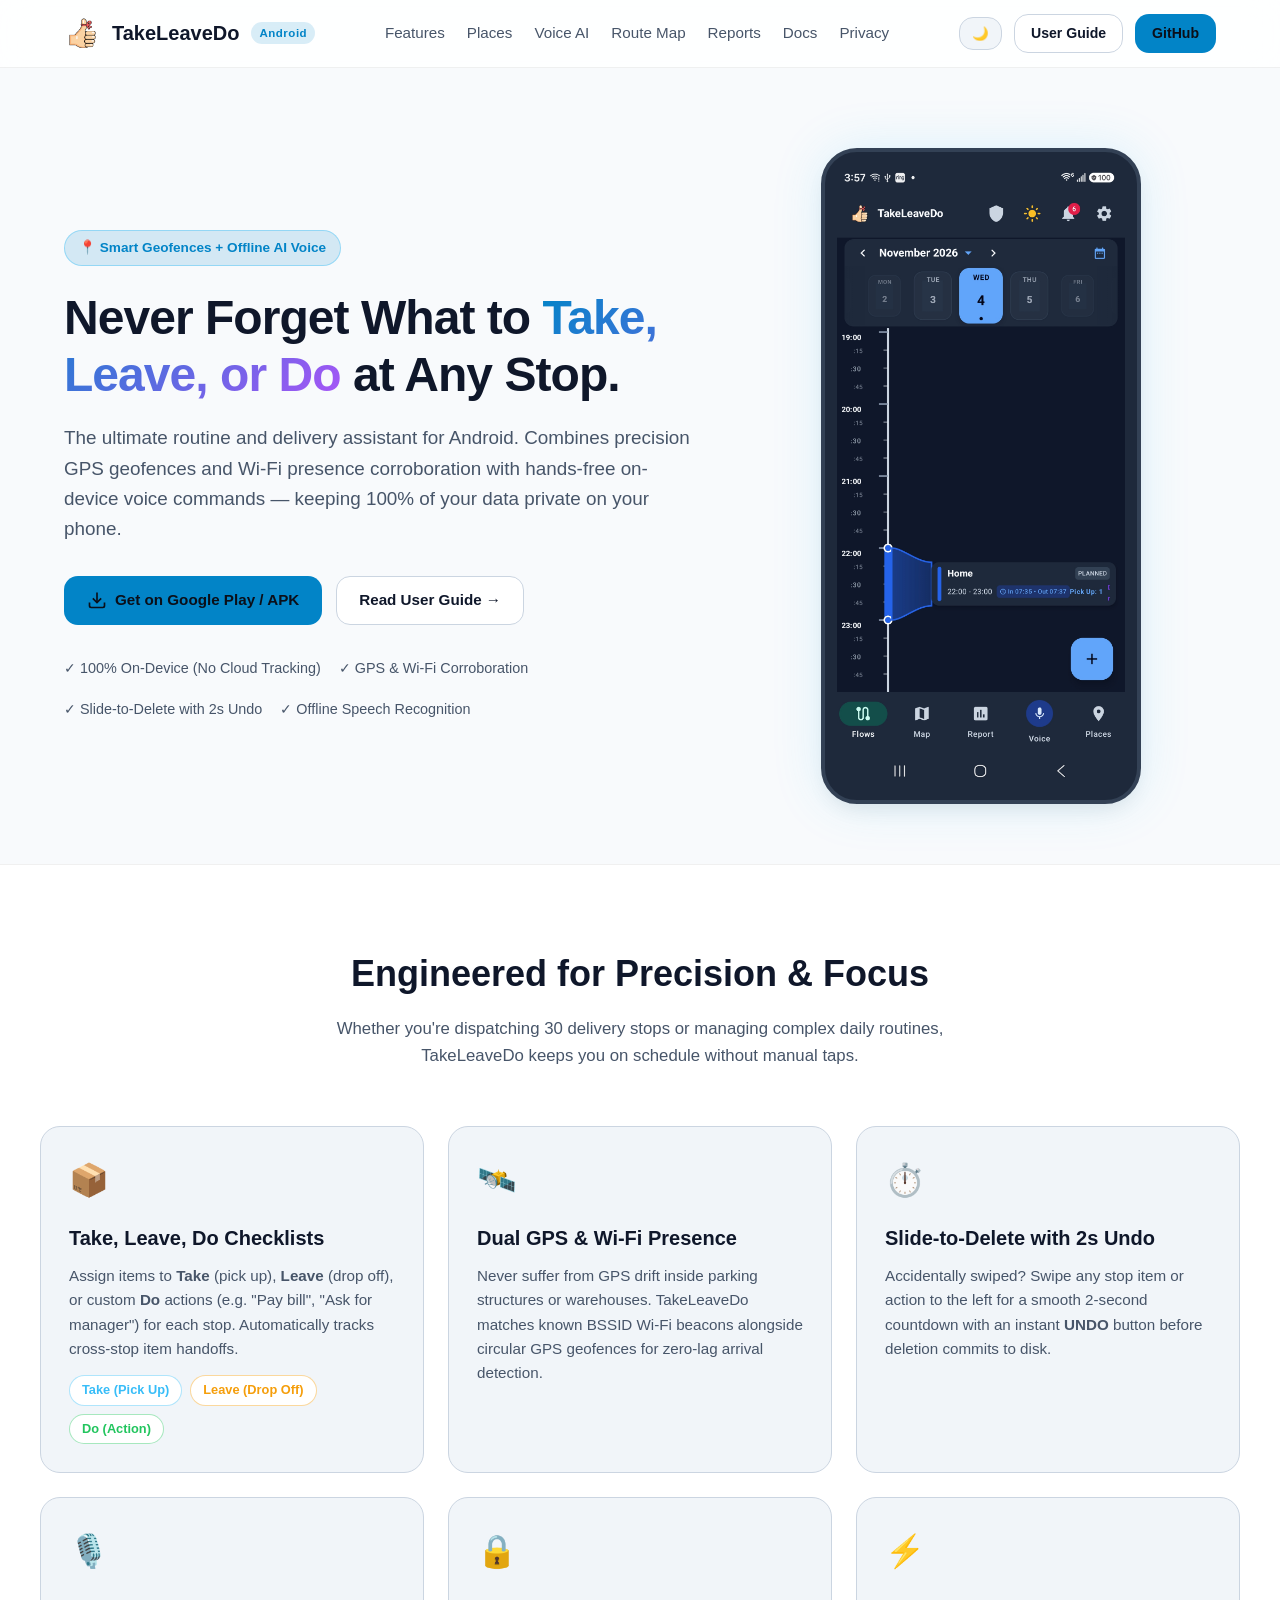
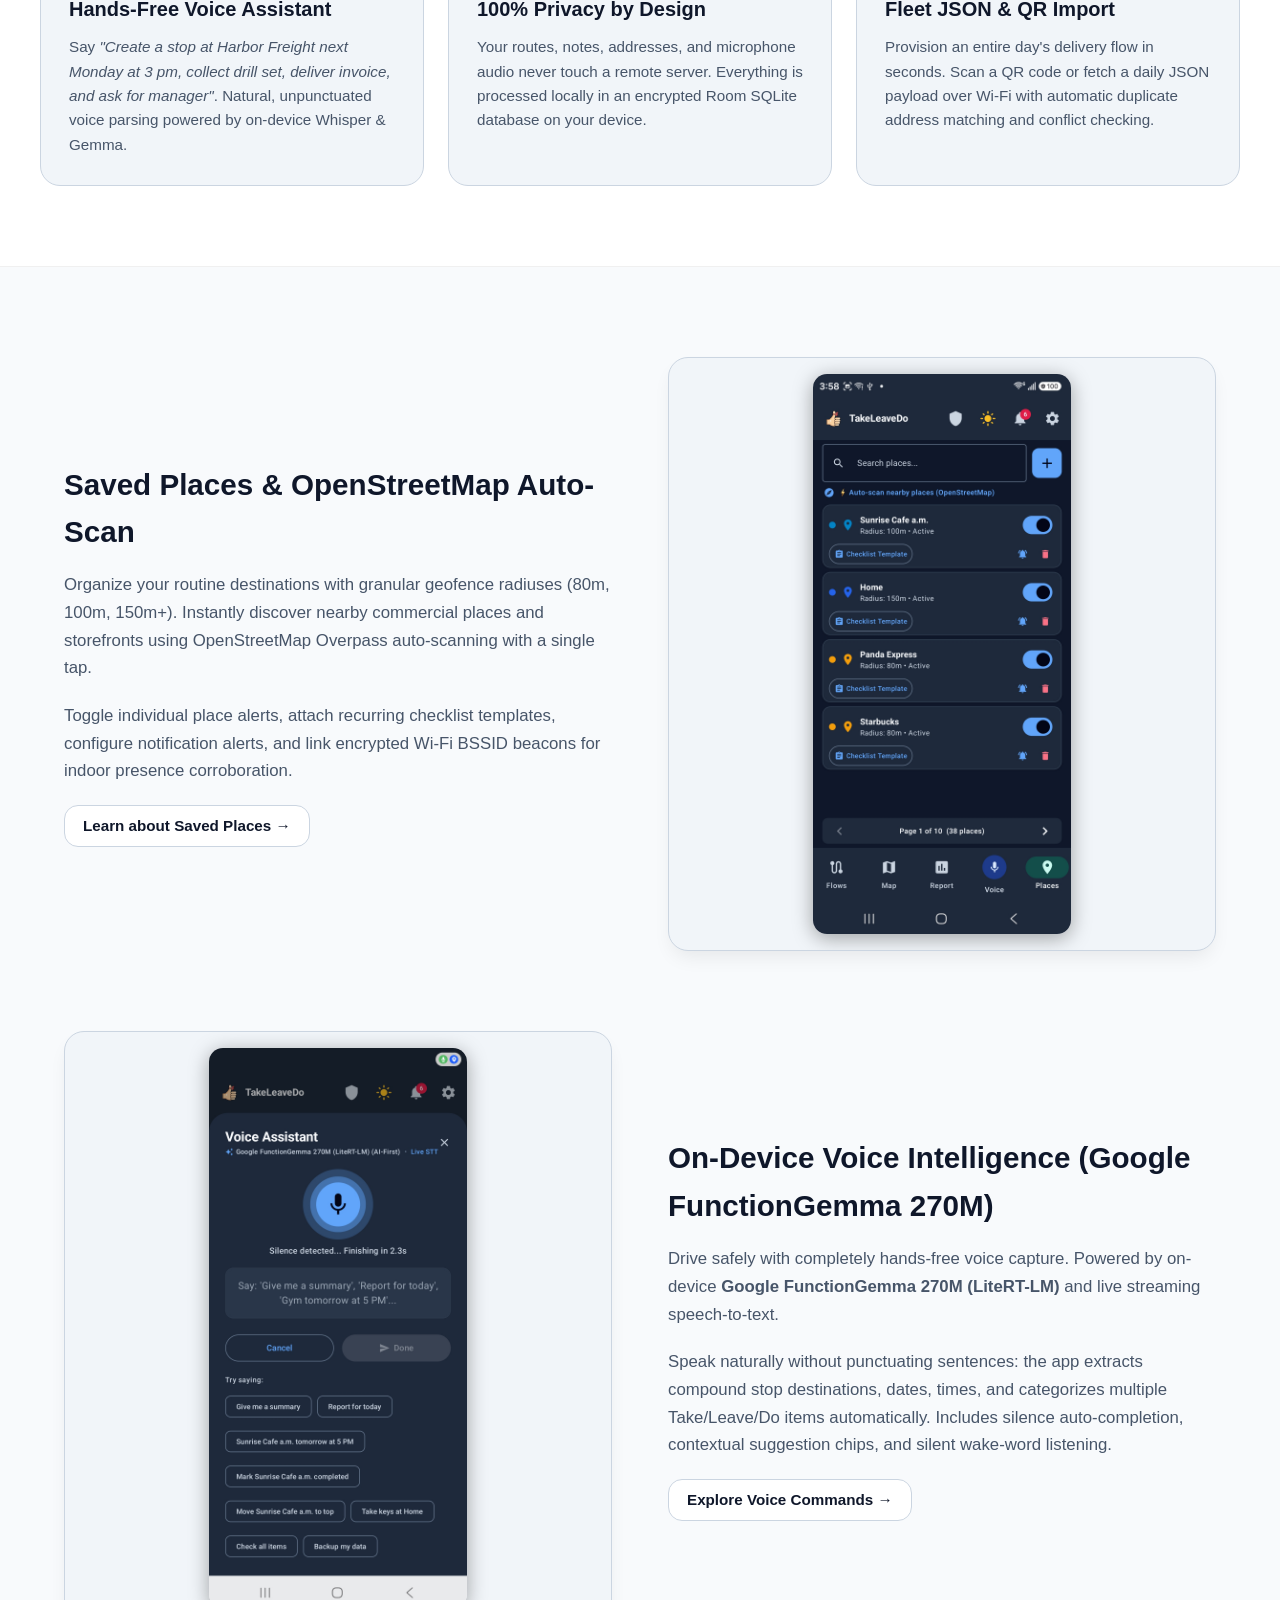
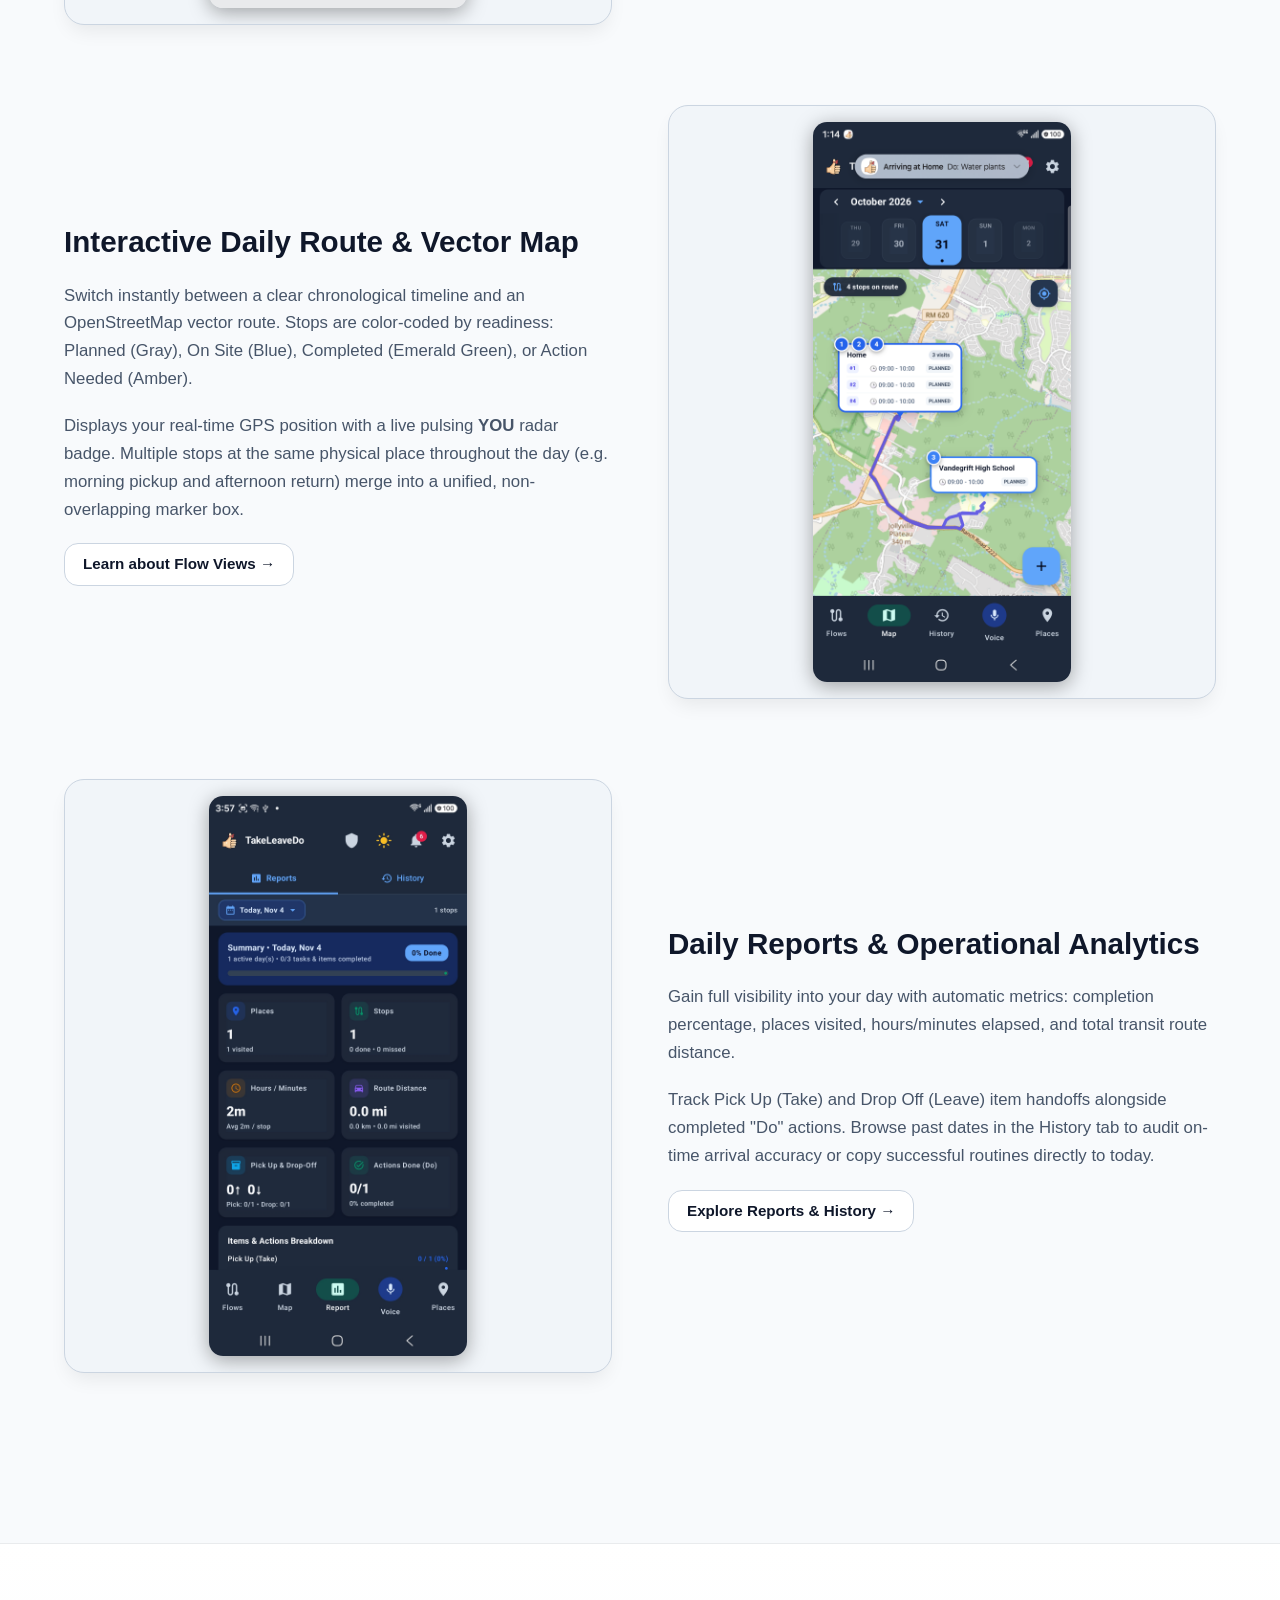
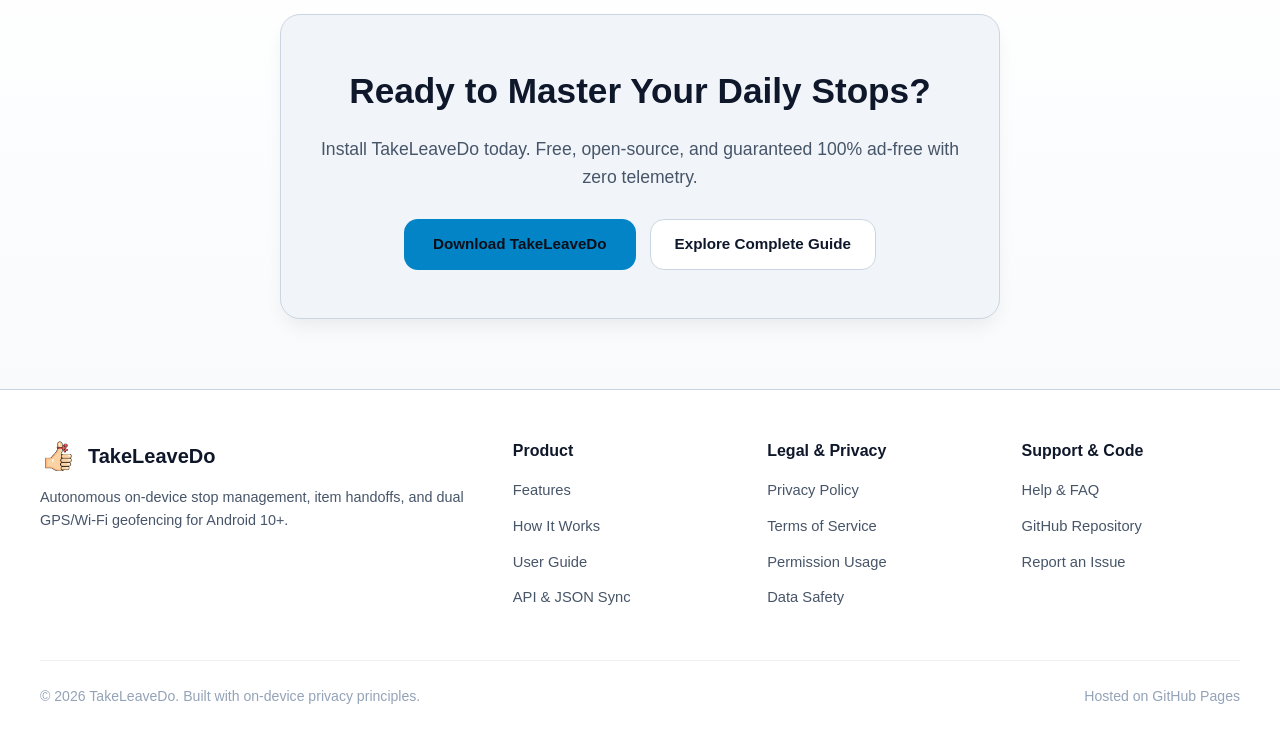
==== commit 4b83ba65: "Integrate feature screenshots: Flows, Places, Report, and Google FunctionGemma Voice Assistant" ====
--- a/index.html
+++ b/index.html
@@ -20,11 +20,12 @@
       </a>
       <nav class="main-nav">
         <a href="#features">Features</a>
-        <a href="#how-it-works">How It Works</a>
+        <a href="#places">Places</a>
         <a href="#voice">Voice AI</a>
-        <a href="docs.html">Documentation</a>
+        <a href="#map">Route Map</a>
+        <a href="#reports">Reports</a>
+        <a href="docs.html">Docs</a>
         <a href="privacy.html">Privacy</a>
-        <a href="support.html">Support</a>
       </nav>
       <div class="nav-actions">
         <button id="theme-toggle" class="btn-icon" aria-label="Toggle Theme">☀️</button>
@@ -63,7 +64,7 @@
     <div class="hero-mockup">
       <div class="phone-frame">
         <div class="phone-screen">
-          <img src="assets/img/screenshot_today.png" alt="TakeLeaveDo Today Flow Screen" />
+          <img src="assets/img/flows.jpg" alt="TakeLeaveDo Today Flow Screen and Timeline" />
         </div>
       </div>
     </div>
@@ -124,37 +125,71 @@
 
   <!-- Showcase Deep Dives -->
   <section id="how-it-works" class="showcase-section">
-    <!-- Row 1: Interactive Map & Flow -->
-    <div class="showcase-row">
-      <div class="showcase-text">
-        <h3>Interactive Daily Flow & Map</h3>
+    <!-- Row 1: Places & Smart Geofencing -->
+    <div class="showcase-row" id="places">
+      <div class="showcase-text">
+        <h3>Saved Places & OpenStreetMap Auto-Scan</h3>
+        <p>
+          Organize your routine destinations with granular geofence radiuses (80m, 100m, 150m+). Instantly discover nearby commercial places and storefronts using OpenStreetMap Overpass auto-scanning with a single tap.
+        </p>
+        <p>
+          Toggle individual place alerts, attach recurring checklist templates, configure notification alerts, and link encrypted Wi-Fi BSSID beacons for indoor presence corroboration.
+        </p>
+        <a href="docs.html#places-geofence" class="btn btn-outline" style="padding: 8px 18px;">Learn about Saved Places &rarr;</a>
+      </div>
+      <div class="showcase-image">
+        <img src="assets/img/places.jpg" alt="TakeLeaveDo Places Management and Geofence Radiuses" />
+      </div>
+    </div>
+
+    <!-- Row 2: Voice Command Extraction (Google FunctionGemma) -->
+    <div class="showcase-row reverse" id="voice">
+      <div class="showcase-text">
+        <h3>On-Device Voice Intelligence (Google FunctionGemma 270M)</h3>
+        <p>
+          Drive safely with completely hands-free voice capture. Powered by on-device <strong>Google FunctionGemma 270M (LiteRT-LM)</strong> and live streaming speech-to-text.
+        </p>
+        <p>
+          Speak naturally without punctuating sentences: the app extracts compound stop destinations, dates, times, and categorizes multiple Take/Leave/Do items automatically. Includes silence auto-completion, contextual suggestion chips, and silent wake-word listening.
+        </p>
+        <a href="docs.html#voice-commands" class="btn btn-outline" style="padding: 8px 18px;">Explore Voice Commands &rarr;</a>
+      </div>
+      <div class="showcase-image">
+        <img src="assets/img/voice_assistant.jpg" alt="Voice Assistant powered by Google FunctionGemma 270M LiteRT-LM" />
+      </div>
+    </div>
+
+    <!-- Row 3: Interactive Route & OpenStreetMap Map -->
+    <div class="showcase-row" id="map">
+      <div class="showcase-text">
+        <h3>Interactive Daily Route & Vector Map</h3>
         <p>
           Switch instantly between a clear chronological timeline and an OpenStreetMap vector route. Stops are color-coded by readiness: Planned (Gray), On Site (Blue), Completed (Emerald Green), or Action Needed (Amber).
         </p>
         <p>
-          Automatic time-window conflict validation alerts you if two appointments overlap or if travel times don't allow sufficient buffer.
+          Displays your real-time GPS position with a live pulsing <strong>YOU</strong> radar badge. Multiple stops at the same physical place throughout the day (e.g. morning pickup and afternoon return) merge into a unified, non-overlapping marker box.
         </p>
         <a href="docs.html#today-flow-map" class="btn btn-outline" style="padding: 8px 18px;">Learn about Flow Views &rarr;</a>
       </div>
       <div class="showcase-image">
-        <img src="assets/img/screenshot_map.png" alt="Interactive OpenStreetMap Route View" />
-      </div>
-    </div>
-
-    <!-- Row 2: Voice Command Extraction -->
-    <div class="showcase-row reverse" id="voice">
-      <div class="showcase-text">
-        <h3>On-Device Voice Intelligence</h3>
-        <p>
-          Drive safely with completely hands-free voice capture. Speak naturally without punctuating sentences: the app extracts compound stop destinations, dates, times, and categorizes multiple Take/Leave/Do items automatically.
-        </p>
-        <p>
-          Supports wake-word detection (<em>"Hey TakeLeave"</em>), one-tap app shortcuts, and fast fallback between local regex rules, Whisper ASR, and FunctionGemma.
-        </p>
-        <a href="docs.html#voice-commands" class="btn btn-outline" style="padding: 8px 18px;">Explore Voice Commands &rarr;</a>
-      </div>
-      <div class="showcase-image">
-        <img src="assets/img/screenshot_voice.png" alt="TakeLeaveDo Android Launcher & Quick Assistant" />
+        <img src="assets/img/screenshot_map.png" alt="Interactive OpenStreetMap Route and Multi-Visit Stop Grouping" />
+      </div>
+    </div>
+
+    <!-- Row 4: Daily Reports & Performance Analytics -->
+    <div class="showcase-row reverse" id="reports">
+      <div class="showcase-text">
+        <h3>Daily Reports & Operational Analytics</h3>
+        <p>
+          Gain full visibility into your day with automatic metrics: completion percentage, places visited, hours/minutes elapsed, and total transit route distance.
+        </p>
+        <p>
+          Track Pick Up (Take) and Drop Off (Leave) item handoffs alongside completed "Do" actions. Browse past dates in the History tab to audit on-time arrival accuracy or copy successful routines directly to today.
+        </p>
+        <a href="docs.html#history" class="btn btn-outline" style="padding: 8px 18px;">Explore Reports & History &rarr;</a>
+      </div>
+      <div class="showcase-image">
+        <img src="assets/img/report.jpg" alt="Daily Performance Reports and Route Distance Metrics" />
       </div>
     </div>
   </section>
--- a/assets/css/style.css
+++ b/assets/css/style.css
@@ -438,14 +438,15 @@
   align-items: center;
   justify-content: center;
   background: var(--bg-card);
+  padding: 16px;
 }
 
 .showcase-image img {
-  width: 100%;
-  max-height: 580px;
+  max-width: 100%;
+  max-height: 560px;
+  border-radius: var(--radius-md);
+  box-shadow: 0 4px 20px rgba(0, 0, 0, 0.35);
   object-fit: contain;
-  display: block;
-}
   display: block;
 }
 
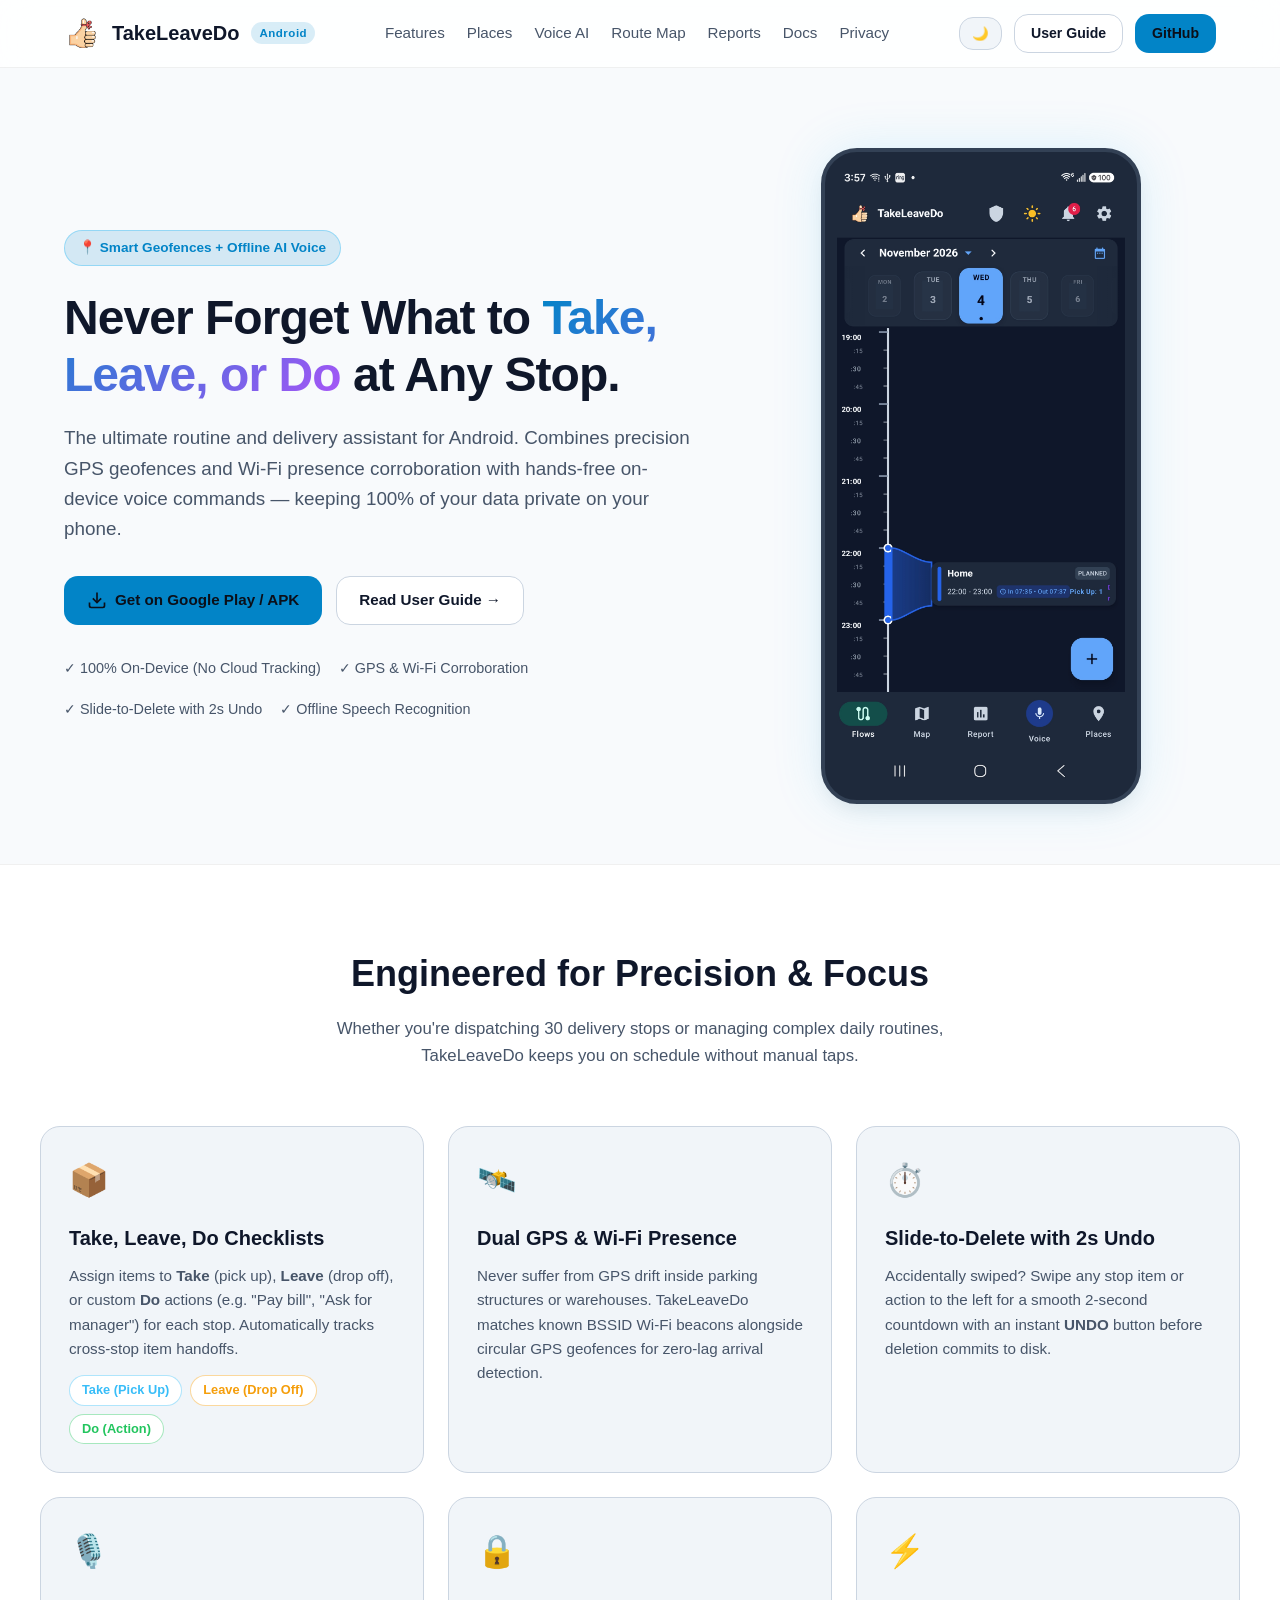
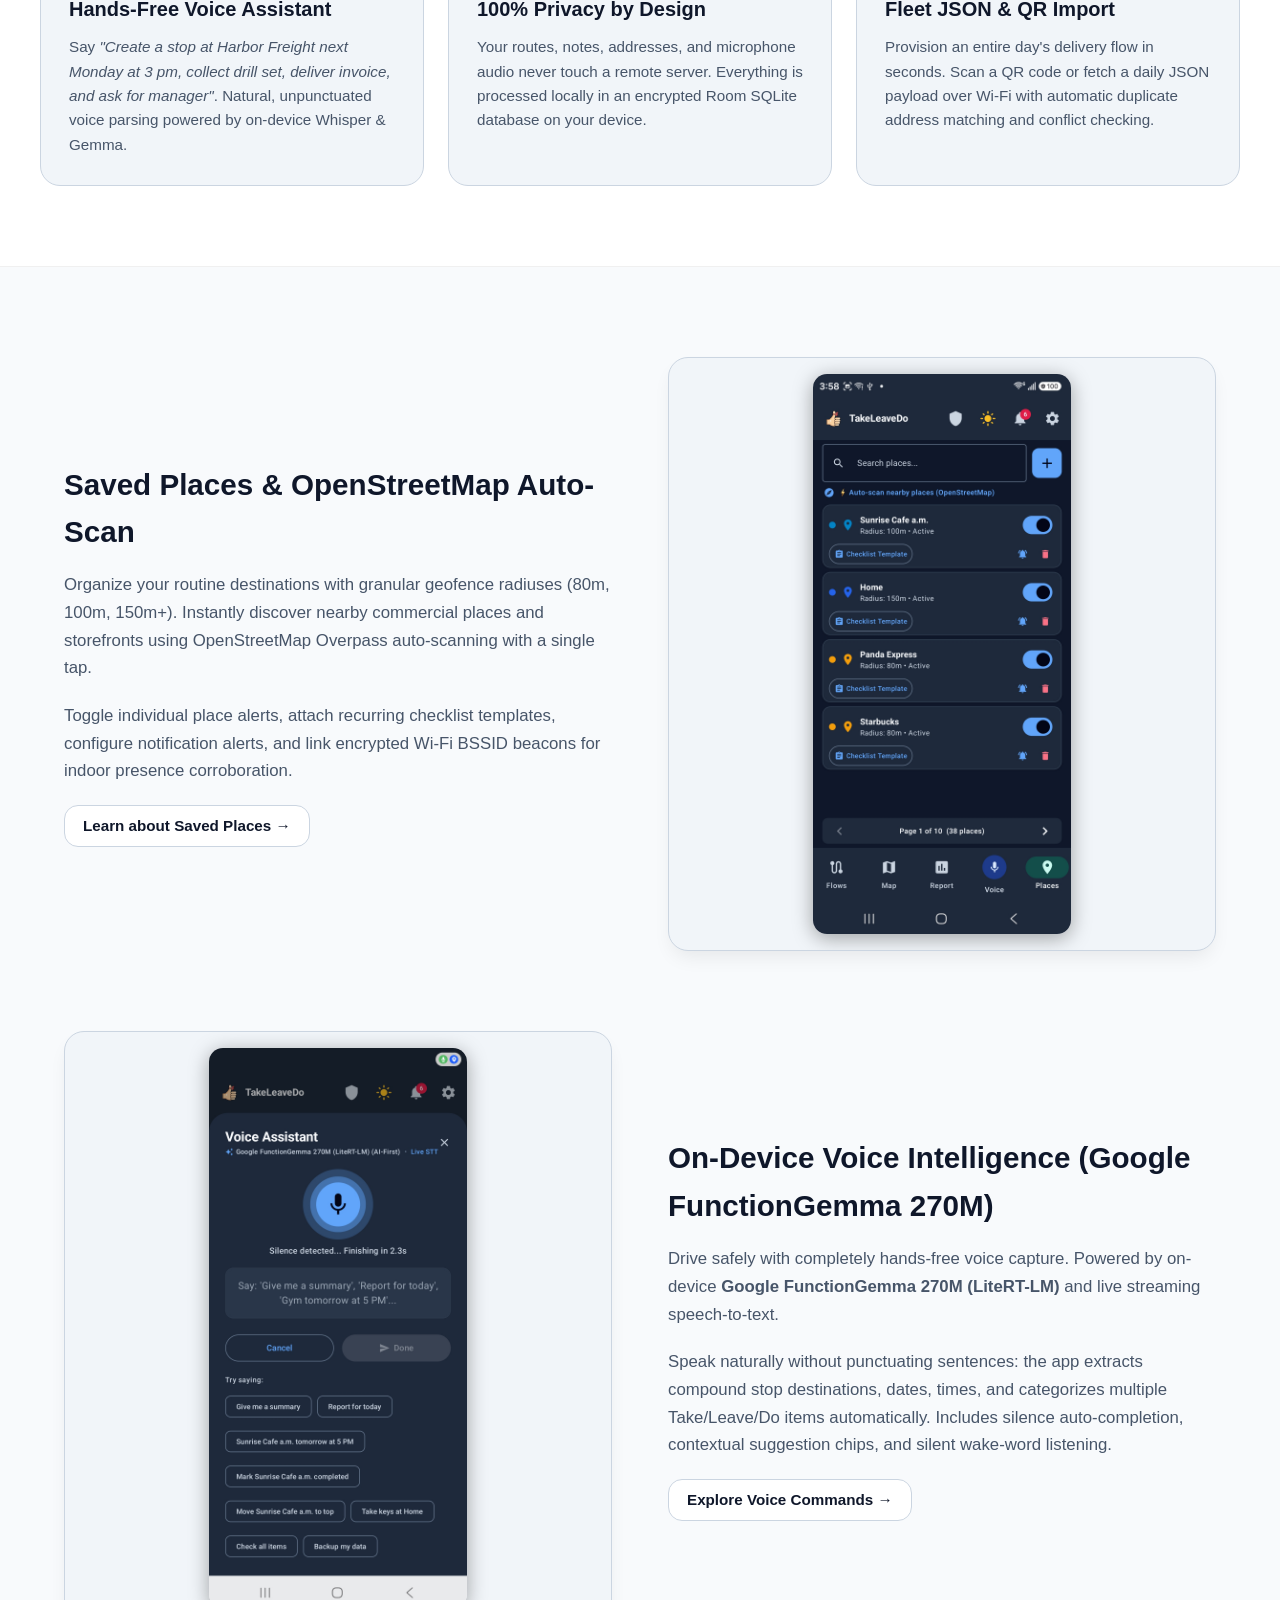
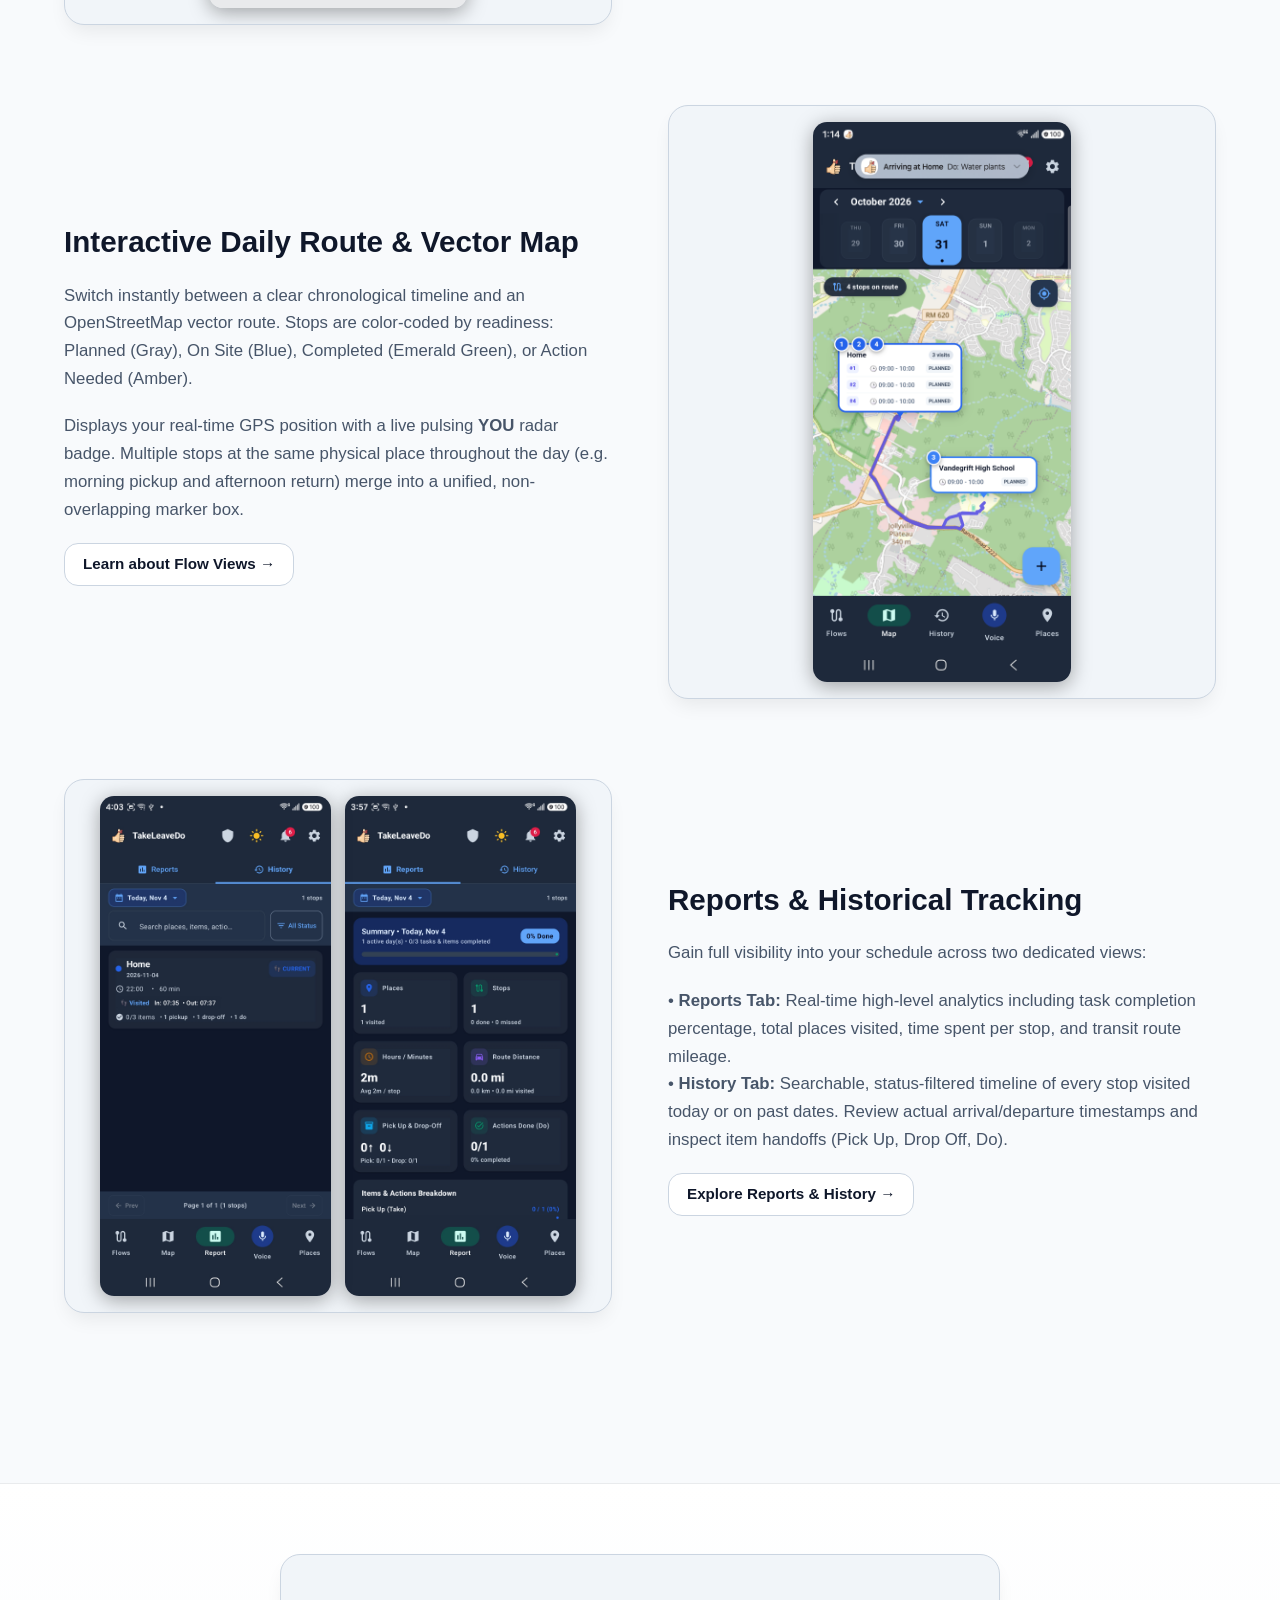
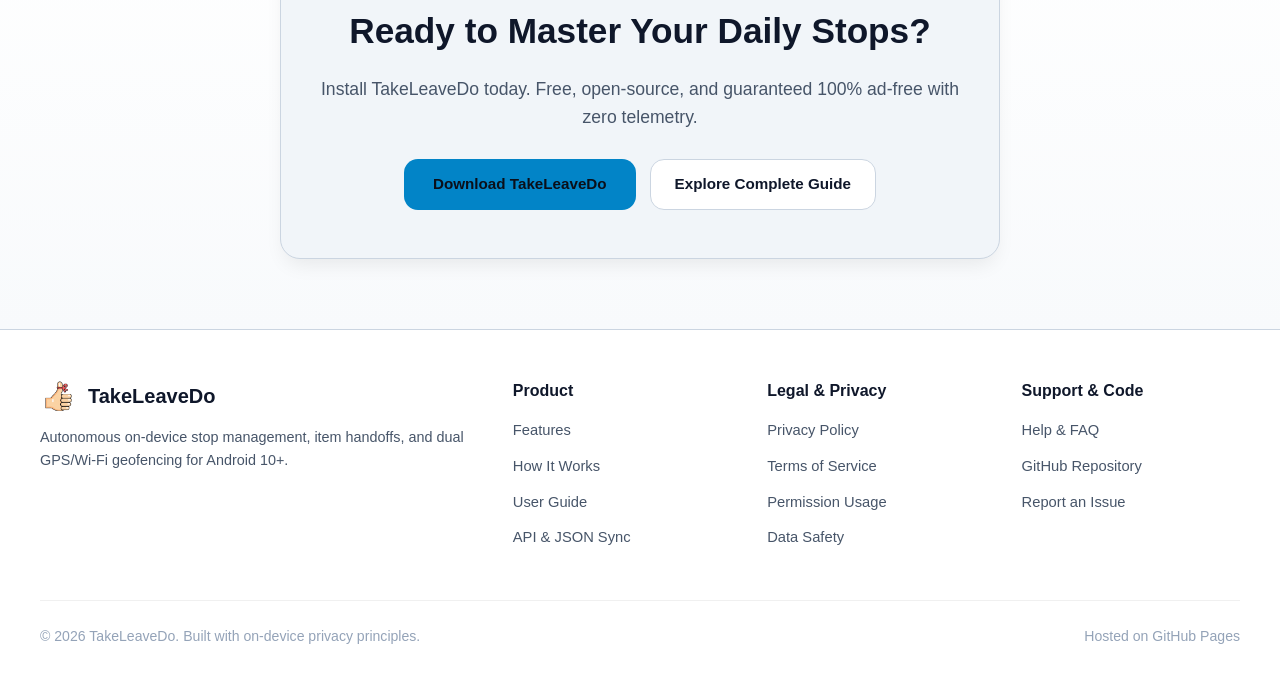
==== commit 8a3af25d: "Add History tab screenshot from Report page to showcase and documentation" ====
--- a/index.html
+++ b/index.html
@@ -179,17 +179,19 @@
     <!-- Row 4: Daily Reports & Performance Analytics -->
     <div class="showcase-row reverse" id="reports">
       <div class="showcase-text">
-        <h3>Daily Reports & Operational Analytics</h3>
-        <p>
-          Gain full visibility into your day with automatic metrics: completion percentage, places visited, hours/minutes elapsed, and total transit route distance.
-        </p>
-        <p>
-          Track Pick Up (Take) and Drop Off (Leave) item handoffs alongside completed "Do" actions. Browse past dates in the History tab to audit on-time arrival accuracy or copy successful routines directly to today.
-        </p>
-        <a href="docs.html#history" class="btn btn-outline" style="padding: 8px 18px;">Explore Reports & History &rarr;</a>
-      </div>
-      <div class="showcase-image">
-        <img src="assets/img/report.jpg" alt="Daily Performance Reports and Route Distance Metrics" />
+        <h3>Reports & Historical Tracking</h3>
+        <p>
+          Gain full visibility into your schedule across two dedicated views:
+        </p>
+        <p>
+          &bull; <strong>Reports Tab:</strong> Real-time high-level analytics including task completion percentage, total places visited, time spent per stop, and transit route mileage.<br>
+          &bull; <strong>History Tab:</strong> Searchable, status-filtered timeline of every stop visited today or on past dates. Review actual arrival/departure timestamps and inspect item handoffs (Pick Up, Drop Off, Do).
+        </p>
+        <a href="docs.html#reports" class="btn btn-outline" style="padding: 8px 18px;">Explore Reports & History &rarr;</a>
+      </div>
+      <div class="showcase-image dual-image">
+        <img src="assets/img/report.jpg" alt="Daily Performance Reports Tab" />
+        <img src="assets/img/history.jpg" alt="Historical Stop Verification and Search in History Tab" />
       </div>
     </div>
   </section>
--- a/assets/css/style.css
+++ b/assets/css/style.css
@@ -439,6 +439,7 @@
   justify-content: center;
   background: var(--bg-card);
   padding: 16px;
+  gap: 14px;
 }
 
 .showcase-image img {
@@ -448,6 +449,16 @@
   box-shadow: 0 4px 20px rgba(0, 0, 0, 0.35);
   object-fit: contain;
   display: block;
+}
+
+.showcase-image.dual-image {
+  flex-wrap: wrap;
+}
+
+.showcase-image.dual-image img {
+  max-width: calc(50% - 8px);
+  min-width: 190px;
+  max-height: 500px;
 }
 
 /* Call to Action */
